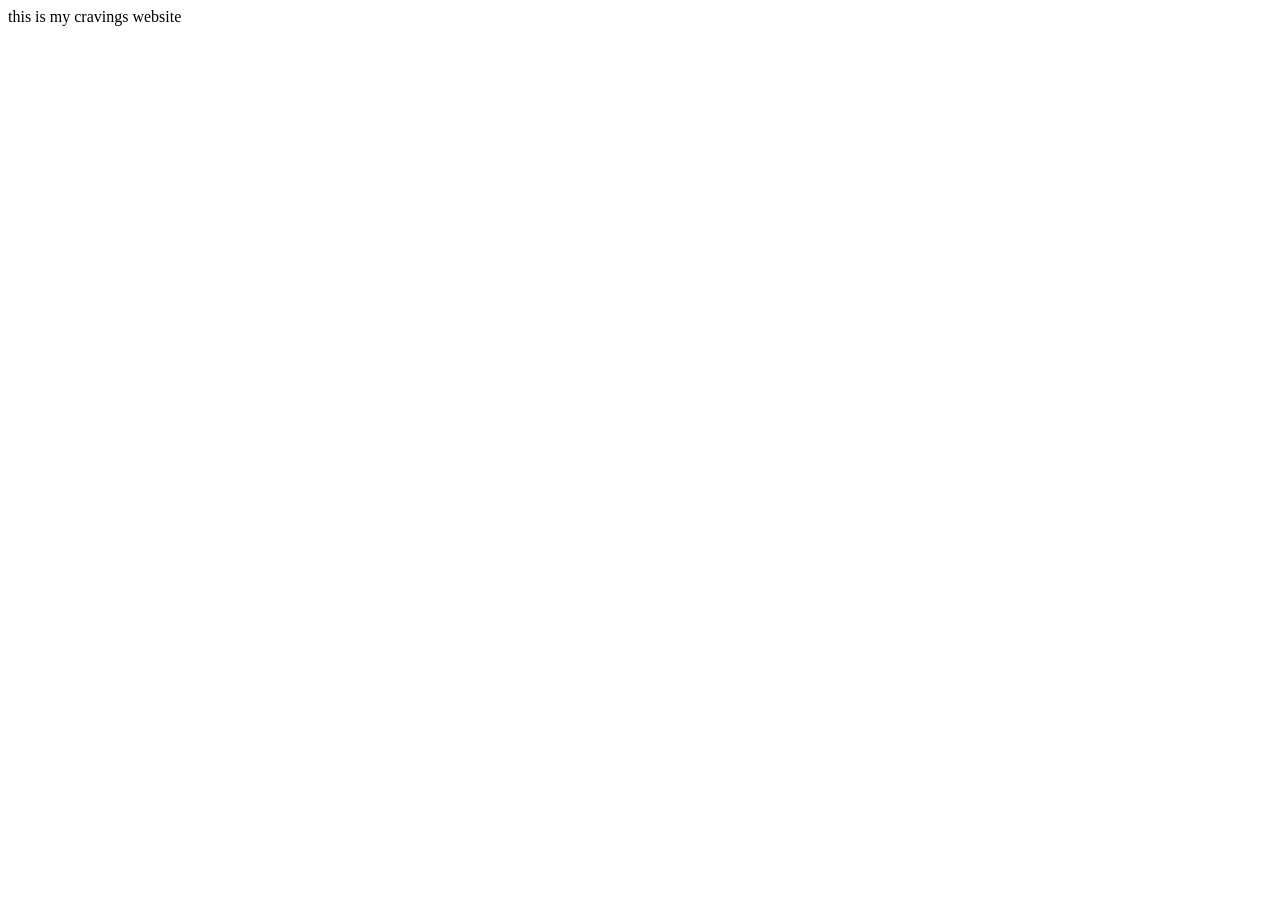
==== index.html @ c1fb5243 "Cravings index" ====
<!DOCTYPE html>
<html lang="en">
<head>
    <meta charset="UTF-8">
    <meta name="viewport" content="width=device-width, initial-scale=1.0">
    <title>Document</title>
</head>
<body>
    this is my cravings website
</body>
</html>
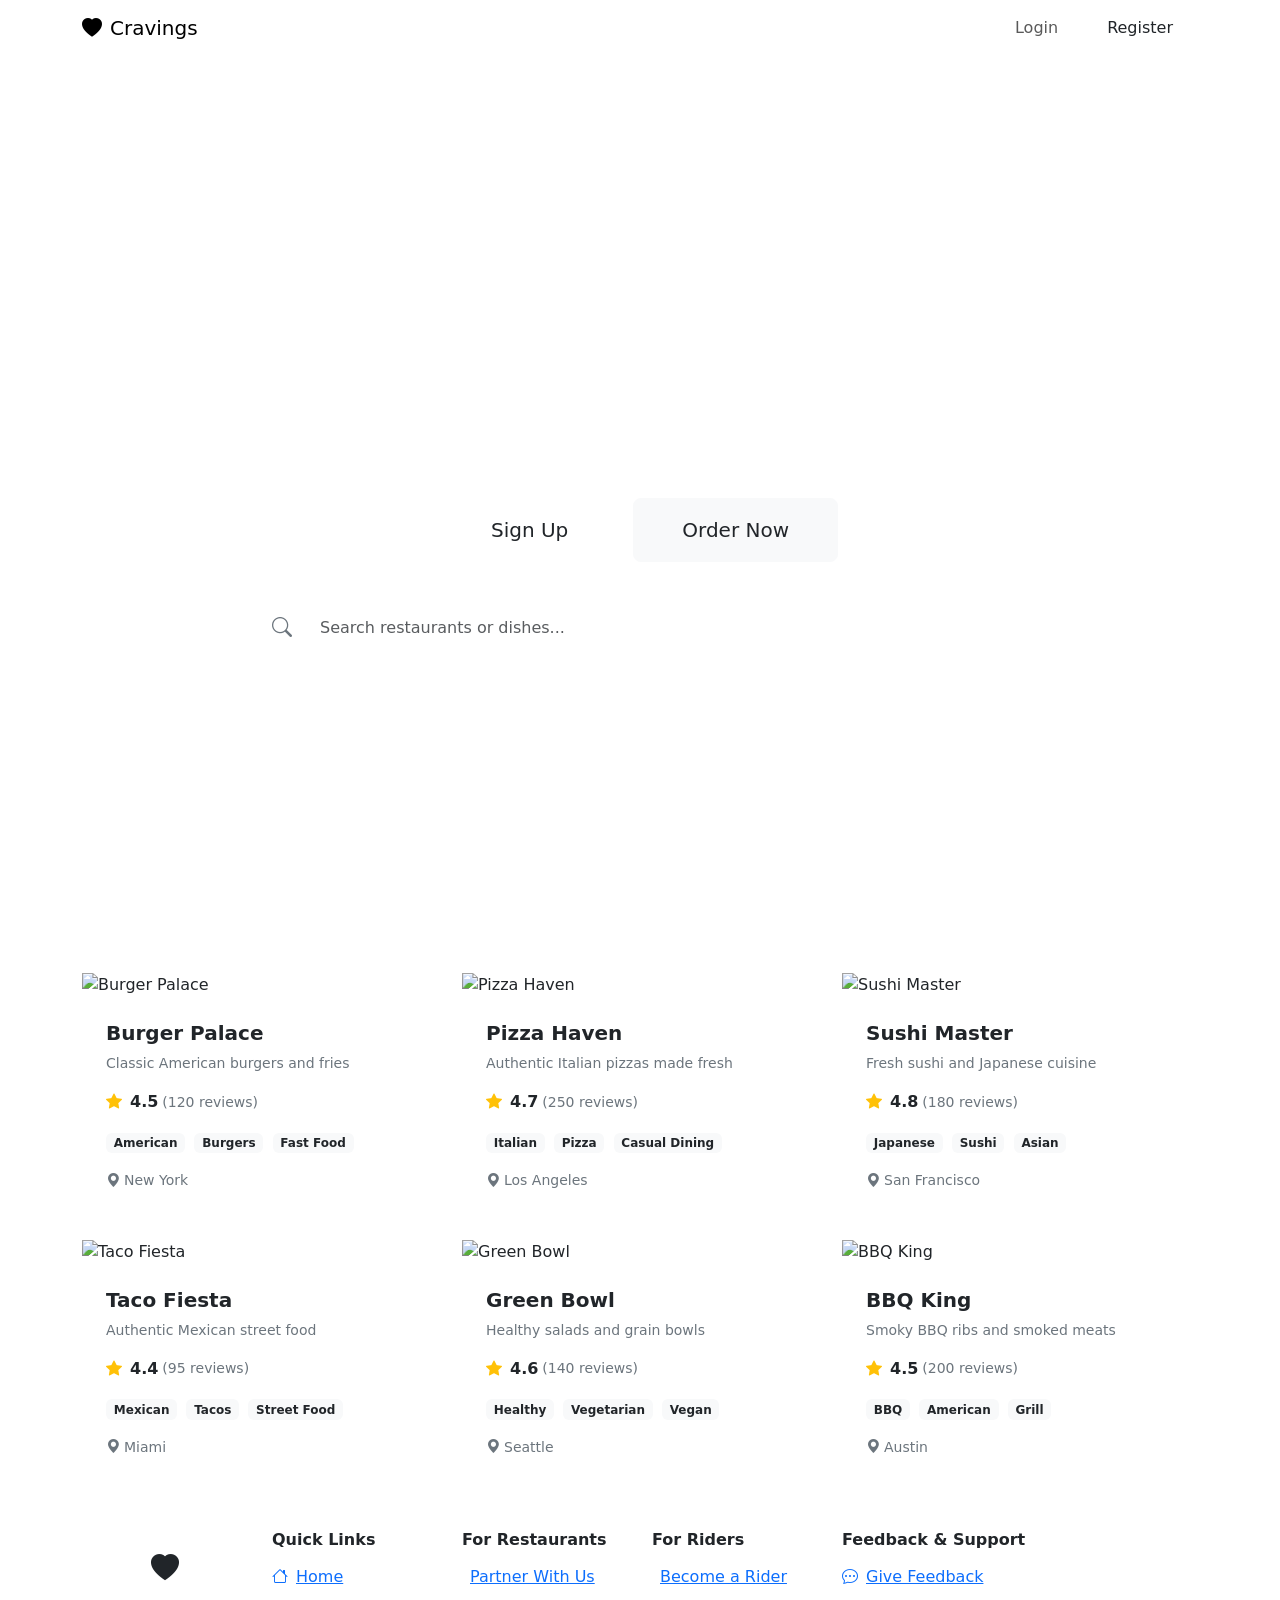
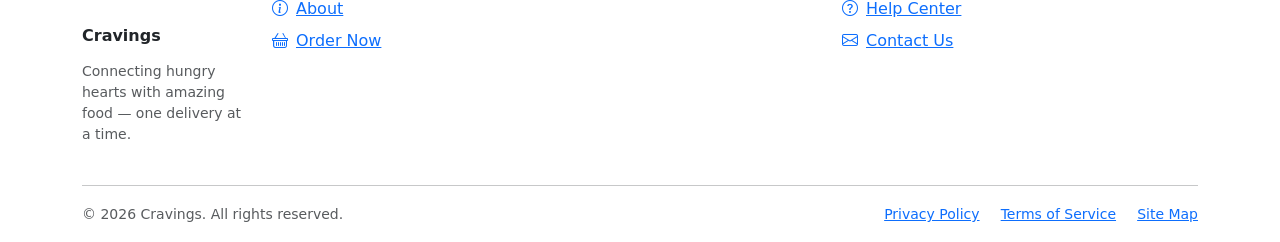
==== commit 2326f738: "Cravings index" ====
--- a/index.html
+++ b/index.html
@@ -1,11 +1,266 @@
 <!DOCTYPE html>
 <html lang="en">
 <head>
-    <meta charset="UTF-8">
-    <meta name="viewport" content="width=device-width, initial-scale=1.0">
-    <title>Document</title>
+  <meta charset="UTF-8">
+  <meta name="viewport" content="width=device-width, initial-scale=1.0">
+  <title>Cravings - Your Favorite Food, Delivered Fast</title>
+  <!-- Bootstrap 5 CSS -->
+  <link href="https://cdn.jsdelivr.net/npm/bootstrap@5.3.3/dist/css/bootstrap.min.css" rel="stylesheet">
+  <!-- Bootstrap Icons -->
+  <link href="https://cdn.jsdelivr.net/npm/bootstrap-icons@1.11.3/font/bootstrap-icons.css" rel="stylesheet">
+  <!-- Google Fonts Inter -->
+  <link href="https://fonts.googleapis.com/css2?family=Inter:wght@400;500;600;700;800&display=swap" rel="stylesheet">
+  <!-- Custom CSS -->
+  <link href="css/style.css" rel="stylesheet">
 </head>
 <body>
-    this is my cravings website
+  <!-- Navbar -->
+  <nav class="navbar navbar-expand-lg navbar-custom sticky-top">
+    <div class="container">
+      <a class="navbar-brand" href="index.html">
+        <i class="bi bi-heart-fill me-2"></i>Cravings
+      </a>
+      <button class="navbar-toggler" type="button" data-bs-toggle="collapse" data-bs-target="#navbarNav">
+        <span class="navbar-toggler-icon" style="filter: invert(1);"></span>
+      </button>
+      <div class="collapse navbar-collapse" id="navbarNav">
+        <ul class="navbar-nav ms-auto align-items-center">
+          <li class="nav-item me-3">
+            <a class="nav-link" href="login.html">Login</a>
+          </li>
+          <li class="nav-item">
+            <a class="btn btn-outline-custom rounded-pill px-4" href="register.html">Register</a>
+          </li>
+        </ul>
+      </div>
+    </div>
+  </nav>
+  <!-- Hero Section -->
+  <section class="hero-section d-flex align-items-center justify-content-center text-center text-white" style="min-height: 85vh; background-image: url('https://images.unsplash.com/photo-1504674900247-0877df9cc836?w=1920&h=1080&fit=crop');">
+    <div class="hero-overlay"></div>
+    <div class="container position-relative z-1">
+      <div class="row justify-content-center">
+        <div class="col-lg-8">
+          <h1 class="display-4 fw-bold mb-4">Your Favorite Food, Delivered Fast</h1>
+          <p class="lead mb-5 opacity-75">Order from thousands of restaurants and get it delivered to your doorstep</p>
+          <div class="d-flex gap-3 justify-content-center mb-5">
+            <a href="register.html" class="btn btn-primary-custom btn-lg px-5 py-3">Sign Up</a>
+            <a href="order-now.html" class="btn btn-light btn-lg px-5 py-3 text-dark">Order Now</a>
+          </div>
+          <!-- Search Bar -->
+          <div class="search-bar d-flex align-items-center mx-auto">
+            <i class="bi bi-search fs-5 me-3 text-secondary"></i>
+            <input type="text" class="form-control border-0 bg-transparent" placeholder="Search restaurants or dishes..." style="box-shadow: none;">
+          </div>
+        </div>
+      </div>
+    </div>
+  </section>
+  <!-- Featured Restaurants Section -->
+  <section class="section-padding gradient-primary">
+    <div class="container">
+      <div class="text-center text-white mb-5">
+        <h2 class="display-5 fw-bold mb-3">Featured Restaurants</h2>
+        <p class="lead opacity-75">6 restaurants available</p>
+      </div>
+      <div class="row g-4">
+        <!-- Card 1 -->
+        <div class="col-lg-4 col-md-6">
+          <div class="restaurant-card h-100">
+            <img src="https://images.unsplash.com/photo-1568901346375-23c9450c58cd?w=600&h=400&fit=crop" class="w-100" alt="Burger Palace">
+            <div class="p-4">
+              <h5 class="fw-bold mb-2">Burger Palace</h5>
+              <p class="text-secondary mb-3 small">Classic American burgers and fries</p>
+              <div class="d-flex align-items-center mb-3">
+                <span class="text-warning me-2"><i class="bi bi-star-fill"></i></span>
+                <span class="fw-semibold">4.5</span>
+                <span class="text-secondary ms-1 small">(120 reviews)</span>
+              </div>
+              <div class="mb-3">
+                <span class="badge bg-light text-dark me-1">American</span>
+                <span class="badge bg-light text-dark me-1">Burgers</span>
+                <span class="badge bg-light text-dark">Fast Food</span>
+              </div>
+              <div class="text-secondary small">
+                <i class="bi bi-geo-alt-fill me-1"></i>New York
+              </div>
+            </div>
+          </div>
+        </div>
+        <!-- Card 2 -->
+        <div class="col-lg-4 col-md-6">
+          <div class="restaurant-card h-100">
+            <img src="https://images.unsplash.com/photo-1565299624946-b28f40a0ae38?w=600&h=400&fit=crop" class="w-100" alt="Pizza Haven">
+            <div class="p-4">
+              <h5 class="fw-bold mb-2">Pizza Haven</h5>
+              <p class="text-secondary mb-3 small">Authentic Italian pizzas made fresh</p>
+              <div class="d-flex align-items-center mb-3">
+                <span class="text-warning me-2"><i class="bi bi-star-fill"></i></span>
+                <span class="fw-semibold">4.7</span>
+                <span class="text-secondary ms-1 small">(250 reviews)</span>
+              </div>
+              <div class="mb-3">
+                <span class="badge bg-light text-dark me-1">Italian</span>
+                <span class="badge bg-light text-dark me-1">Pizza</span>
+                <span class="badge bg-light text-dark">Casual Dining</span>
+              </div>
+              <div class="text-secondary small">
+                <i class="bi bi-geo-alt-fill me-1"></i>Los Angeles
+              </div>
+            </div>
+          </div>
+        </div>
+        <!-- Card 3 -->
+        <div class="col-lg-4 col-md-6">
+          <div class="restaurant-card h-100">
+            <img src="https://images.unsplash.com/photo-1553621042-f6e147245754?w=600&h=400&fit=crop" class="w-100" alt="Sushi Master">
+            <div class="p-4">
+              <h5 class="fw-bold mb-2">Sushi Master</h5>
+              <p class="text-secondary mb-3 small">Fresh sushi and Japanese cuisine</p>
+              <div class="d-flex align-items-center mb-3">
+                <span class="text-warning me-2"><i class="bi bi-star-fill"></i></span>
+                <span class="fw-semibold">4.8</span>
+                <span class="text-secondary ms-1 small">(180 reviews)</span>
+              </div>
+              <div class="mb-3">
+                <span class="badge bg-light text-dark me-1">Japanese</span>
+                <span class="badge bg-light text-dark me-1">Sushi</span>
+                <span class="badge bg-light text-dark">Asian</span>
+              </div>
+              <div class="text-secondary small">
+                <i class="bi bi-geo-alt-fill me-1"></i>San Francisco
+              </div>
+            </div>
+          </div>
+        </div>
+        <!-- Card 4 -->
+        <div class="col-lg-4 col-md-6">
+          <div class="restaurant-card h-100">
+            <img src="https://images.unsplash.com/photo-1585032226651-759b368d7246?w=600&h=400&fit=crop" class="w-100" alt="Taco Fiesta">
+            <div class="p-4">
+              <h5 class="fw-bold mb-2">Taco Fiesta</h5>
+              <p class="text-secondary mb-3 small">Authentic Mexican street food</p>
+              <div class="d-flex align-items-center mb-3">
+                <span class="text-warning me-2"><i class="bi bi-star-fill"></i></span>
+                <span class="fw-semibold">4.4</span>
+                <span class="text-secondary ms-1 small">(95 reviews)</span>
+              </div>
+              <div class="mb-3">
+                <span class="badge bg-light text-dark me-1">Mexican</span>
+                <span class="badge bg-light text-dark me-1">Tacos</span>
+                <span class="badge bg-light text-dark">Street Food</span>
+              </div>
+              <div class="text-secondary small">
+                <i class="bi bi-geo-alt-fill me-1"></i>Miami
+              </div>
+            </div>
+          </div>
+        </div>
+        <!-- Card 5 -->
+        <div class="col-lg-4 col-md-6">
+          <div class="restaurant-card h-100">
+            <img src="https://images.unsplash.com/photo-1563245372-f21724e3856d?w=600&h=400&fit=crop" class="w-100" alt="Green Bowl">
+            <div class="p-4">
+              <h5 class="fw-bold mb-2">Green Bowl</h5>
+              <p class="text-secondary mb-3 small">Healthy salads and grain bowls</p>
+              <div class="d-flex align-items-center mb-3">
+                <span class="text-warning me-2"><i class="bi bi-star-fill"></i></span>
+                <span class="fw-semibold">4.6</span>
+                <span class="text-secondary ms-1 small">(140 reviews)</span>
+              </div>
+              <div class="mb-3">
+                <span class="badge bg-light text-dark me-1">Healthy</span>
+                <span class="badge bg-light text-dark me-1">Vegetarian</span>
+                <span class="badge bg-light text-dark">Vegan</span>
+              </div>
+              <div class="text-secondary small">
+                <i class="bi bi-geo-alt-fill me-1"></i>Seattle
+              </div>
+            </div>
+          </div>
+        </div>
+        <!-- Card 6 -->
+        <div class="col-lg-4 col-md-6">
+          <div class="restaurant-card h-100">
+            <img src="https://images.unsplash.com/photo-1544025162-d76694265947?w=600&h=400&fit=crop" class="w-100" alt="BBQ King">
+            <div class="p-4">
+              <h5 class="fw-bold mb-2">BBQ King</h5>
+              <p class="text-secondary mb-3 small">Smoky BBQ ribs and smoked meats</p>
+              <div class="d-flex align-items-center mb-3">
+                <span class="text-warning me-2"><i class="bi bi-star-fill"></i></span>
+                <span class="fw-semibold">4.5</span>
+                <span class="text-secondary ms-1 small">(200 reviews)</span>
+              </div>
+              <div class="mb-3">
+                <span class="badge bg-light text-dark me-1">BBQ</span>
+                <span class="badge bg-light text-dark me-1">American</span>
+                <span class="badge bg-light text-dark">Grill</span>
+              </div>
+              <div class="text-secondary small">
+                <i class="bi bi-geo-alt-fill me-1"></i>Austin
+              </div>
+            </div>
+          </div>
+        </div>
+      </div>
+    </div>
+  </section>
+  <!-- Footer -->
+  <footer class="footer-custom pt-5 pb-3">
+    <div class="container">
+      <div class="row g-4 mb-4">
+        <div class="col-lg-2 col-md-4">
+          <div class="text-center mb-3">
+            <div class="rounded-circle bg-white d-inline-flex align-items-center justify-content-center" style="width: 80px; height: 80px;">
+              <i class="bi bi-heart-fill fs-3" style="color: var(--color-primary);"></i>
+            </div>
+          </div>
+          <h6 class="fw-bold mb-3">Cravings</h6>
+          <p class="small opacity-75">Connecting hungry hearts with amazing food — one delivery at a time.</p>
+        </div>
+        <div class="col-lg-2 col-md-4">
+          <h6 class="fw-bold mb-3">Quick Links</h6>
+          <ul class="list-unstyled">
+            <li class="mb-2"><a href="index.html"><i class="bi bi-house me-2"></i>Home</a></li>
+            <li class="mb-2"><a href="about.html"><i class="bi bi-info-circle me-2"></i>About</a></li>
+            <li class="mb-2"><a href="order-now.html"><i class="bi bi-basket me-2"></i>Order Now</a></li>
+          </ul>
+        </div>
+        <div class="col-lg-2 col-md-4">
+          <h6 class="fw-bold mb-3">For Restaurants</h6>
+          <ul class="list-unstyled">
+            <li class="mb-2"><a href="register.html"><i class="bi bi-store me-2"></i>Partner With Us</a></li>
+          </ul>
+        </div>
+        <div class="col-lg-2 col-md-4">
+          <h6 class="fw-bold mb-3">For Riders</h6>
+          <ul class="list-unstyled">
+            <li class="mb-2"><a href="register.html"><i class="bi bi-motorcycle me-2"></i>Become a Rider</a></li>
+          </ul>
+        </div>
+        <div class="col-lg-4 col-md-12">
+          <h6 class="fw-bold mb-3">Feedback & Support</h6>
+          <ul class="list-unstyled">
+            <li class="mb-2"><a href="feedback.html"><i class="bi bi-chat-dots me-2"></i>Give Feedback</a></li>
+            <li class="mb-2"><a href="help-center.html"><i class="bi bi-question-circle me-2"></i>Help Center</a></li>
+            <li class="mb-2"><a href="contact.html"><i class="bi bi-envelope me-2"></i>Contact Us</a></li>
+          </ul>
+        </div>
+      </div>
+      <hr class="opacity-25">
+      <div class="row align-items-center">
+        <div class="col-md-6 text-center text-md-start mb-3 mb-md-0">
+          <small class="opacity-75">&copy; 2026 Cravings. All rights reserved.</small>
+        </div>
+        <div class="col-md-6 text-center text-md-end">
+          <a href="privacy-policy.html" class="me-3"><small>Privacy Policy</small></a>
+          <a href="terms-of-service.html" class="me-3"><small>Terms of Service</small></a>
+          <a href="sitemap.html"><small>Site Map</small></a>
+        </div>
+      </div>
+    </div>
+  </footer>
+  <!-- Bootstrap 5 JS Bundle -->
+  <script src="https://cdn.jsdelivr.net/npm/bootstrap@5.3.3/dist/js/bootstrap.bundle.min.js"></script>
 </body>
-</html>+</html>
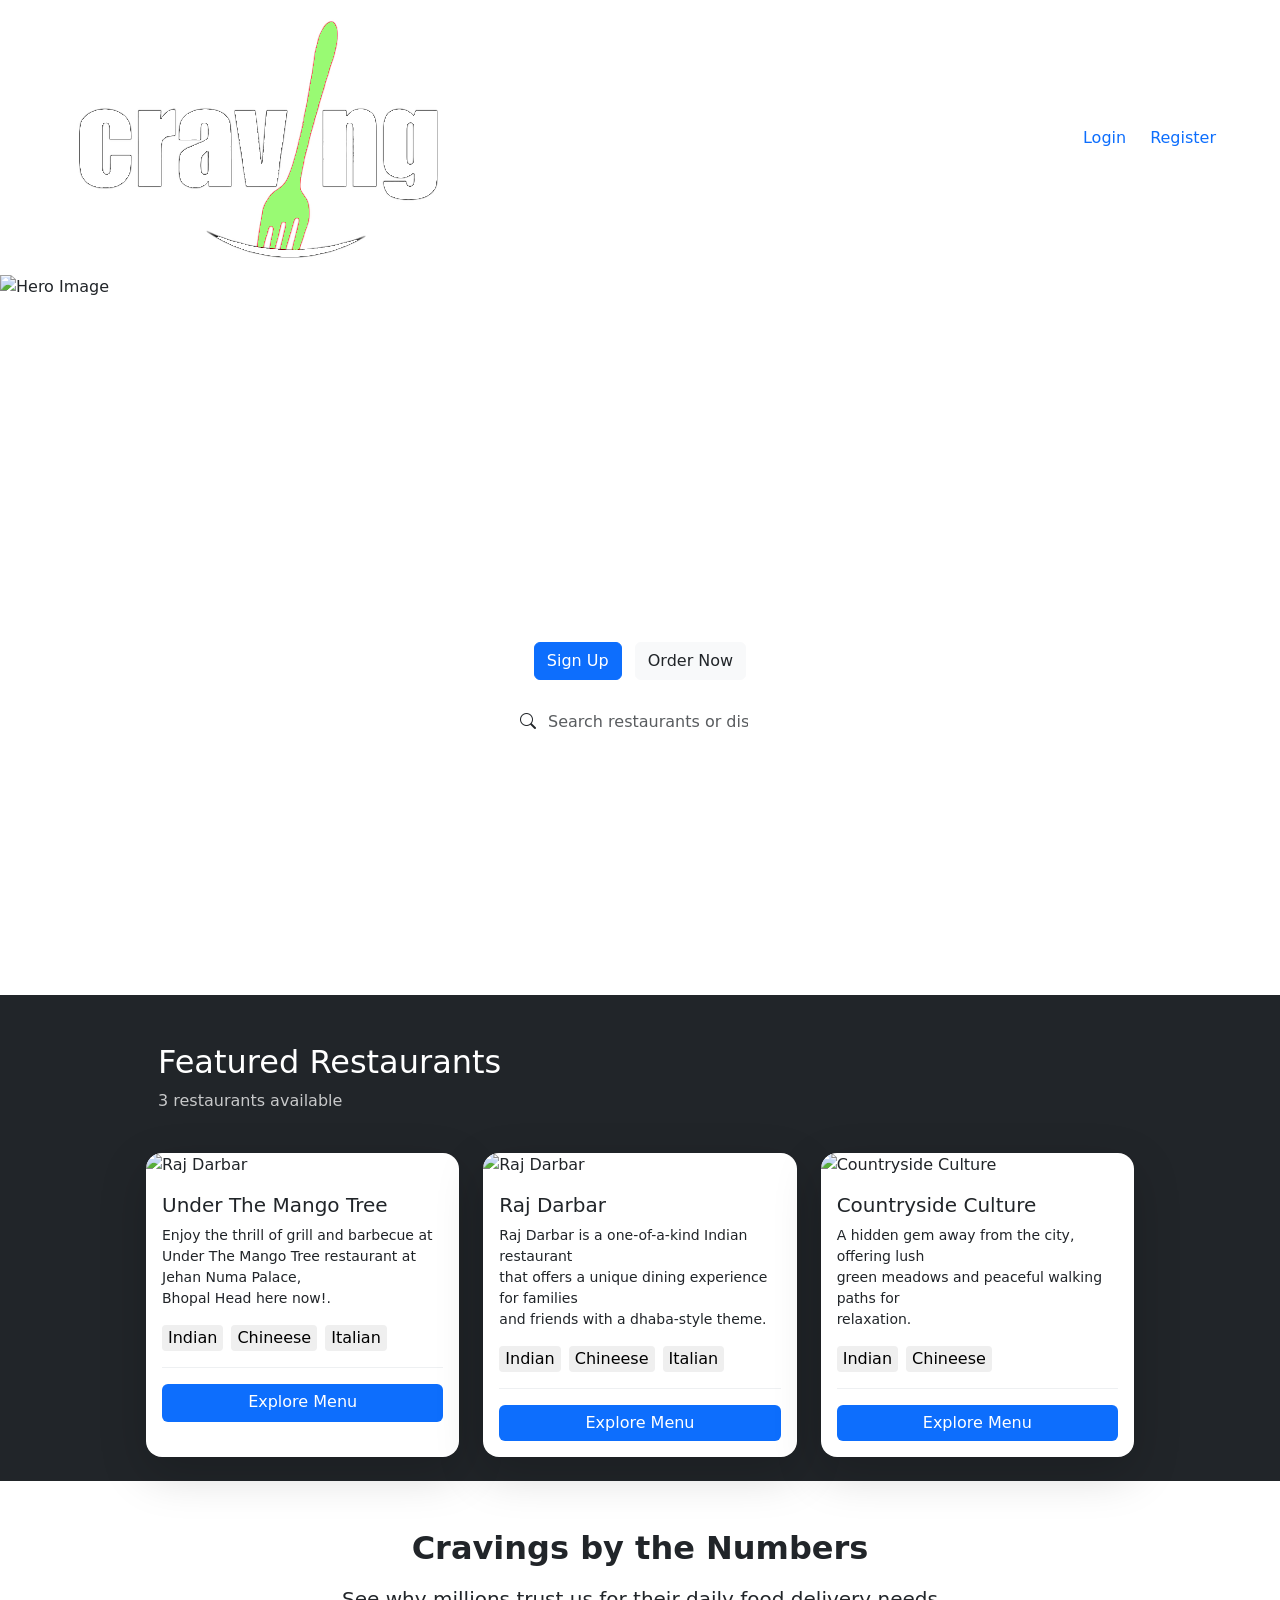
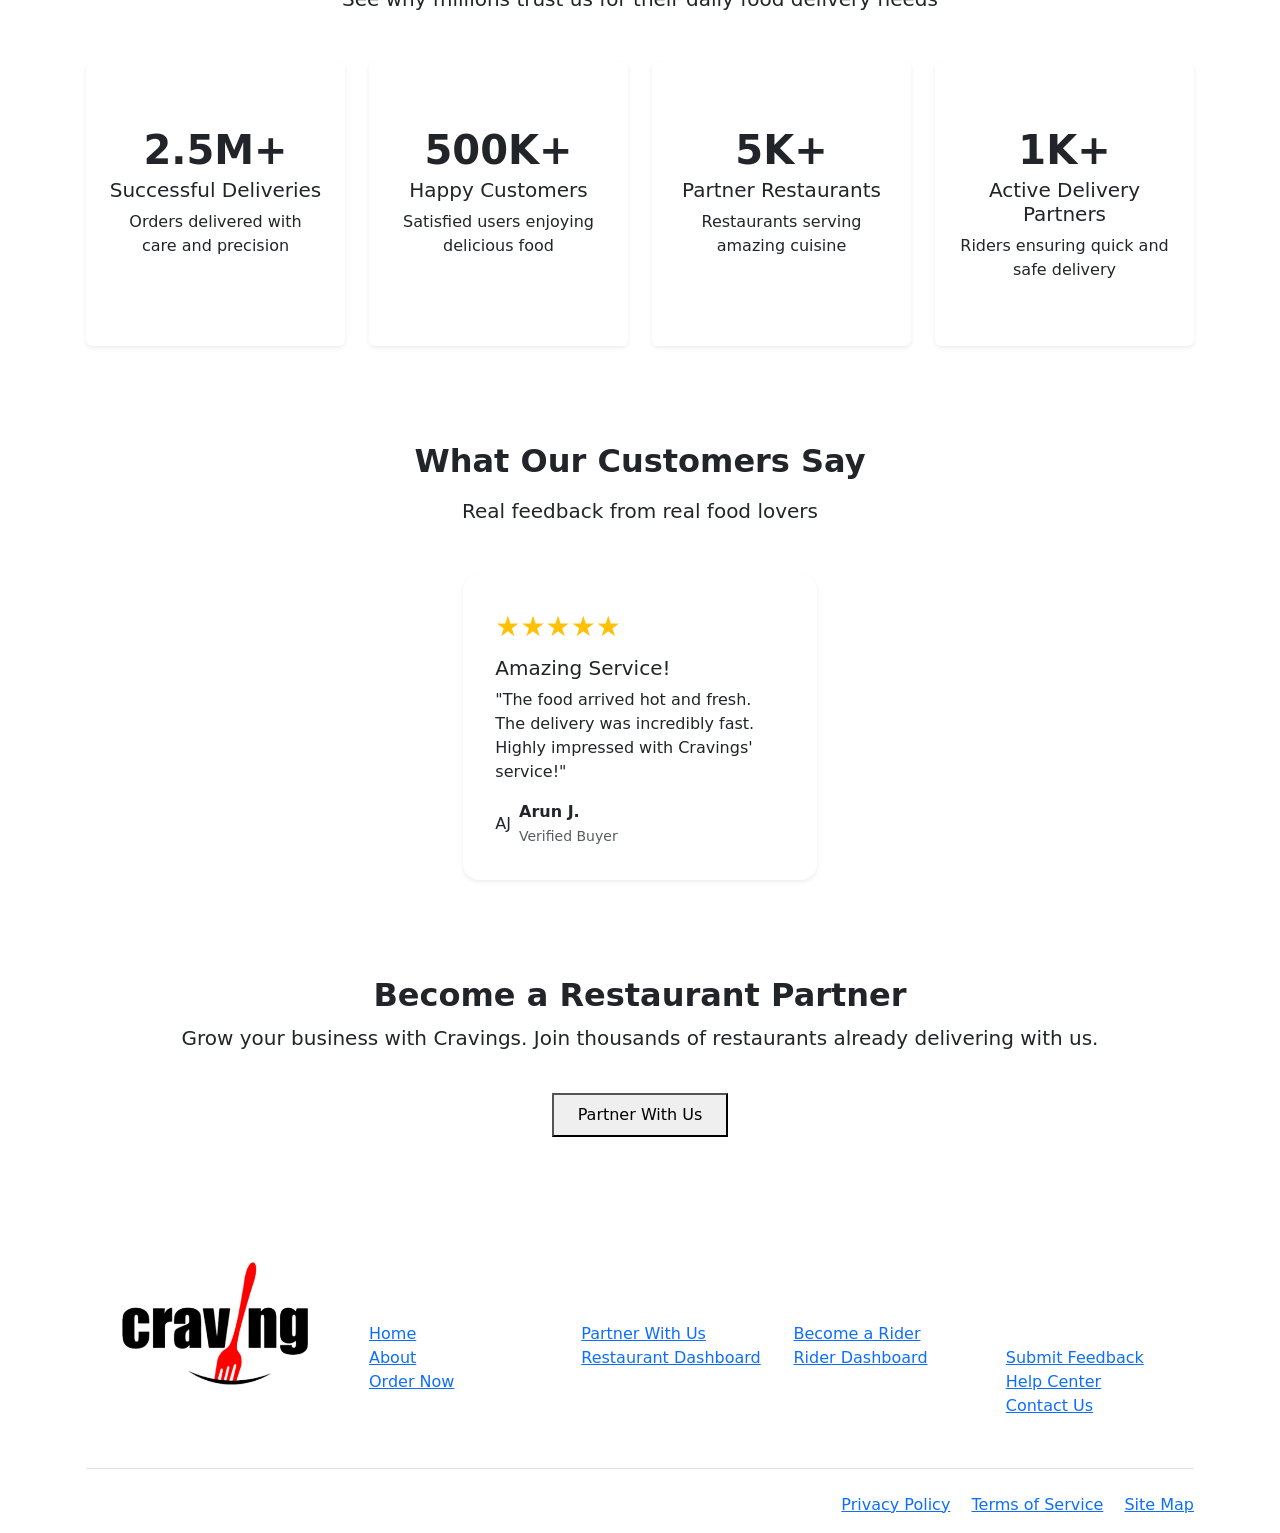
==== commit fca53213: "cravings index page,login page and register page" ====
--- a/index.html
+++ b/index.html
@@ -1,266 +1,378 @@
-<!DOCTYPE html>
+<!doctype html>
 <html lang="en">
-<head>
-  <meta charset="UTF-8">
-  <meta name="viewport" content="width=device-width, initial-scale=1.0">
-  <title>Cravings - Your Favorite Food, Delivered Fast</title>
-  <!-- Bootstrap 5 CSS -->
-  <link href="https://cdn.jsdelivr.net/npm/bootstrap@5.3.3/dist/css/bootstrap.min.css" rel="stylesheet">
-  <!-- Bootstrap Icons -->
-  <link href="https://cdn.jsdelivr.net/npm/bootstrap-icons@1.11.3/font/bootstrap-icons.css" rel="stylesheet">
-  <!-- Google Fonts Inter -->
-  <link href="https://fonts.googleapis.com/css2?family=Inter:wght@400;500;600;700;800&display=swap" rel="stylesheet">
-  <!-- Custom CSS -->
-  <link href="css/style.css" rel="stylesheet">
-</head>
-<body>
-  <!-- Navbar -->
-  <nav class="navbar navbar-expand-lg navbar-custom sticky-top">
-    <div class="container">
-      <a class="navbar-brand" href="index.html">
-        <i class="bi bi-heart-fill me-2"></i>Cravings
-      </a>
-      <button class="navbar-toggler" type="button" data-bs-toggle="collapse" data-bs-target="#navbarNav">
-        <span class="navbar-toggler-icon" style="filter: invert(1);"></span>
-      </button>
-      <div class="collapse navbar-collapse" id="navbarNav">
-        <ul class="navbar-nav ms-auto align-items-center">
-          <li class="nav-item me-3">
-            <a class="nav-link" href="login.html">Login</a>
-          </li>
-          <li class="nav-item">
-            <a class="btn btn-outline-custom rounded-pill px-4" href="register.html">Register</a>
-          </li>
-        </ul>
+  <head>
+    <meta charset="UTF-8" />
+    <meta name="viewport" content="width=device-width, initial-scale=1" />
+    <title>Cravings</title>
+    <link
+      href="https://cdn.jsdelivr.net/npm/bootstrap@5.3.2/dist/css/bootstrap.min.css"
+      rel="stylesheet"
+    />
+    <link
+      rel="stylesheet"
+      href="https://cdn.jsdelivr.net/npm/bootstrap-icons@1.13.1/font/bootstrap-icons.min.css"
+    />
+    <link rel="stylesheet" href="style.css" />
+  </head>
+  <body>
+    <header
+      id="navbar"
+      class="d-flex justify-content-between align-items-center flex-wrap container-fluid px-5 py-1"
+    >
+      <div class="logoDiv ms-1">
+        <a href="index.html">
+          <img src="cravings1.png" alt="Logo" class="logo-img img-fluid" />
+        </a>
+      </div>
+
+      <div class="d-flex gap-2 align-items-center mt-2 mt-md-0">
+        <a href="login.html" class="login text-decoration-none">Login</a>
+        <a
+          href="register.html"
+          class="register text-decoration-none py-1 px-3 text-center"
+        >
+          Register
+        </a>
+      </div>
+    </header>
+
+    <div
+      id="wallpaper"
+      class="position-relative overflow-hidden"
+      style="height: 80vh"
+    >
+      <img
+        src="./images/bgImage2.jpg"
+        class="d-block w-100 h-100 object-fit-cover dull-img"
+        alt="Hero Image"
+      />
+      <div
+        class="position-absolute top-0 start-0 w-100 h-100 d-flex flex-column justify-content-center align-items-center text-center text-white pb-5"
+      >
+        <h1>Your Favorite Food,<br />Delivered Fast</h1>
+        <p>
+          Order from thousands of restaurants and get it delivered to your
+          doorstep
+        </p>
+        <div class="mt-3">
+         <a href="register.html"> <button class="btn btn-primary me-2">Sign Up</button></a>
+
+        <a href="ordernow.html" <button class="btn btn-light text-dark">Order Now</button></a>
+        </div>
+        <div class="search-bar-container mt-4 d-flex justify-content-center">
+          <div
+            class="search-inner d-flex align-items-center text-dark bg-white rounded px-3"
+          >
+            <i class="bi bi-search"></i>
+            <input
+              type="text"
+              class="form-control border-0 shadow-none"
+              placeholder="Search restaurants or dishes..."
+            />
+          </div>
+        </div>
       </div>
     </div>
-  </nav>
-  <!-- Hero Section -->
-  <section class="hero-section d-flex align-items-center justify-content-center text-center text-white" style="min-height: 85vh; background-image: url('https://images.unsplash.com/photo-1504674900247-0877df9cc836?w=1920&h=1080&fit=crop');">
-    <div class="hero-overlay"></div>
-    <div class="container position-relative z-1">
-      <div class="row justify-content-center">
-        <div class="col-lg-8">
-          <h1 class="display-4 fw-bold mb-4">Your Favorite Food, Delivered Fast</h1>
-          <p class="lead mb-5 opacity-75">Order from thousands of restaurants and get it delivered to your doorstep</p>
-          <div class="d-flex gap-3 justify-content-center mb-5">
-            <a href="register.html" class="btn btn-primary-custom btn-lg px-5 py-3">Sign Up</a>
-            <a href="order-now.html" class="btn btn-light btn-lg px-5 py-3 text-dark">Order Now</a>
-          </div>
-          <!-- Search Bar -->
-          <div class="search-bar d-flex align-items-center mx-auto">
-            <i class="bi bi-search fs-5 me-3 text-secondary"></i>
-            <input type="text" class="form-control border-0 bg-transparent" placeholder="Search restaurants or dishes..." style="box-shadow: none;">
-          </div>
-        </div>
-      </div>
-    </div>
-  </section>
-  <!-- Featured Restaurants Section -->
-  <section class="section-padding gradient-primary">
-    <div class="container">
-      <div class="text-center text-white mb-5">
-        <h2 class="display-5 fw-bold mb-3">Featured Restaurants</h2>
-        <p class="lead opacity-75">6 restaurants available</p>
-      </div>
-      <div class="row g-4">
-        <!-- Card 1 -->
-        <div class="col-lg-4 col-md-6">
-          <div class="restaurant-card h-100">
-            <img src="https://images.unsplash.com/photo-1568901346375-23c9450c58cd?w=600&h=400&fit=crop" class="w-100" alt="Burger Palace">
-            <div class="p-4">
-              <h5 class="fw-bold mb-2">Burger Palace</h5>
-              <p class="text-secondary mb-3 small">Classic American burgers and fries</p>
-              <div class="d-flex align-items-center mb-3">
-                <span class="text-warning me-2"><i class="bi bi-star-fill"></i></span>
-                <span class="fw-semibold">4.5</span>
-                <span class="text-secondary ms-1 small">(120 reviews)</span>
-              </div>
-              <div class="mb-3">
-                <span class="badge bg-light text-dark me-1">American</span>
-                <span class="badge bg-light text-dark me-1">Burgers</span>
-                <span class="badge bg-light text-dark">Fast Food</span>
-              </div>
-              <div class="text-secondary small">
-                <i class="bi bi-geo-alt-fill me-1"></i>New York
-              </div>
-            </div>
-          </div>
-        </div>
-        <!-- Card 2 -->
-        <div class="col-lg-4 col-md-6">
-          <div class="restaurant-card h-100">
-            <img src="https://images.unsplash.com/photo-1565299624946-b28f40a0ae38?w=600&h=400&fit=crop" class="w-100" alt="Pizza Haven">
-            <div class="p-4">
-              <h5 class="fw-bold mb-2">Pizza Haven</h5>
-              <p class="text-secondary mb-3 small">Authentic Italian pizzas made fresh</p>
-              <div class="d-flex align-items-center mb-3">
-                <span class="text-warning me-2"><i class="bi bi-star-fill"></i></span>
-                <span class="fw-semibold">4.7</span>
-                <span class="text-secondary ms-1 small">(250 reviews)</span>
-              </div>
-              <div class="mb-3">
-                <span class="badge bg-light text-dark me-1">Italian</span>
-                <span class="badge bg-light text-dark me-1">Pizza</span>
-                <span class="badge bg-light text-dark">Casual Dining</span>
-              </div>
-              <div class="text-secondary small">
-                <i class="bi bi-geo-alt-fill me-1"></i>Los Angeles
-              </div>
-            </div>
-          </div>
-        </div>
-        <!-- Card 3 -->
-        <div class="col-lg-4 col-md-6">
-          <div class="restaurant-card h-100">
-            <img src="https://images.unsplash.com/photo-1553621042-f6e147245754?w=600&h=400&fit=crop" class="w-100" alt="Sushi Master">
-            <div class="p-4">
-              <h5 class="fw-bold mb-2">Sushi Master</h5>
-              <p class="text-secondary mb-3 small">Fresh sushi and Japanese cuisine</p>
-              <div class="d-flex align-items-center mb-3">
-                <span class="text-warning me-2"><i class="bi bi-star-fill"></i></span>
-                <span class="fw-semibold">4.8</span>
-                <span class="text-secondary ms-1 small">(180 reviews)</span>
-              </div>
-              <div class="mb-3">
-                <span class="badge bg-light text-dark me-1">Japanese</span>
-                <span class="badge bg-light text-dark me-1">Sushi</span>
-                <span class="badge bg-light text-dark">Asian</span>
-              </div>
-              <div class="text-secondary small">
-                <i class="bi bi-geo-alt-fill me-1"></i>San Francisco
-              </div>
-            </div>
-          </div>
-        </div>
-        <!-- Card 4 -->
-        <div class="col-lg-4 col-md-6">
-          <div class="restaurant-card h-100">
-            <img src="https://images.unsplash.com/photo-1585032226651-759b368d7246?w=600&h=400&fit=crop" class="w-100" alt="Taco Fiesta">
-            <div class="p-4">
-              <h5 class="fw-bold mb-2">Taco Fiesta</h5>
-              <p class="text-secondary mb-3 small">Authentic Mexican street food</p>
-              <div class="d-flex align-items-center mb-3">
-                <span class="text-warning me-2"><i class="bi bi-star-fill"></i></span>
-                <span class="fw-semibold">4.4</span>
-                <span class="text-secondary ms-1 small">(95 reviews)</span>
-              </div>
-              <div class="mb-3">
-                <span class="badge bg-light text-dark me-1">Mexican</span>
-                <span class="badge bg-light text-dark me-1">Tacos</span>
-                <span class="badge bg-light text-dark">Street Food</span>
-              </div>
-              <div class="text-secondary small">
-                <i class="bi bi-geo-alt-fill me-1"></i>Miami
-              </div>
-            </div>
-          </div>
-        </div>
-        <!-- Card 5 -->
-        <div class="col-lg-4 col-md-6">
-          <div class="restaurant-card h-100">
-            <img src="https://images.unsplash.com/photo-1563245372-f21724e3856d?w=600&h=400&fit=crop" class="w-100" alt="Green Bowl">
-            <div class="p-4">
-              <h5 class="fw-bold mb-2">Green Bowl</h5>
-              <p class="text-secondary mb-3 small">Healthy salads and grain bowls</p>
-              <div class="d-flex align-items-center mb-3">
-                <span class="text-warning me-2"><i class="bi bi-star-fill"></i></span>
-                <span class="fw-semibold">4.6</span>
-                <span class="text-secondary ms-1 small">(140 reviews)</span>
-              </div>
-              <div class="mb-3">
-                <span class="badge bg-light text-dark me-1">Healthy</span>
-                <span class="badge bg-light text-dark me-1">Vegetarian</span>
-                <span class="badge bg-light text-dark">Vegan</span>
-              </div>
-              <div class="text-secondary small">
-                <i class="bi bi-geo-alt-fill me-1"></i>Seattle
-              </div>
-            </div>
-          </div>
-        </div>
-        <!-- Card 6 -->
-        <div class="col-lg-4 col-md-6">
-          <div class="restaurant-card h-100">
-            <img src="https://images.unsplash.com/photo-1544025162-d76694265947?w=600&h=400&fit=crop" class="w-100" alt="BBQ King">
-            <div class="p-4">
-              <h5 class="fw-bold mb-2">BBQ King</h5>
-              <p class="text-secondary mb-3 small">Smoky BBQ ribs and smoked meats</p>
-              <div class="d-flex align-items-center mb-3">
-                <span class="text-warning me-2"><i class="bi bi-star-fill"></i></span>
-                <span class="fw-semibold">4.5</span>
-                <span class="text-secondary ms-1 small">(200 reviews)</span>
-              </div>
-              <div class="mb-3">
-                <span class="badge bg-light text-dark me-1">BBQ</span>
-                <span class="badge bg-light text-dark me-1">American</span>
-                <span class="badge bg-light text-dark">Grill</span>
-              </div>
-              <div class="text-secondary small">
-                <i class="bi bi-geo-alt-fill me-1"></i>Austin
-              </div>
-            </div>
-          </div>
-        </div>
-      </div>
-    </div>
-  </section>
-  <!-- Footer -->
-  <footer class="footer-custom pt-5 pb-3">
-    <div class="container">
-      <div class="row g-4 mb-4">
-        <div class="col-lg-2 col-md-4">
-          <div class="text-center mb-3">
-            <div class="rounded-circle bg-white d-inline-flex align-items-center justify-content-center" style="width: 80px; height: 80px;">
-              <i class="bi bi-heart-fill fs-3" style="color: var(--color-primary);"></i>
-            </div>
-          </div>
-          <h6 class="fw-bold mb-3">Cravings</h6>
-          <p class="small opacity-75">Connecting hungry hearts with amazing food — one delivery at a time.</p>
-        </div>
-        <div class="col-lg-2 col-md-4">
-          <h6 class="fw-bold mb-3">Quick Links</h6>
-          <ul class="list-unstyled">
-            <li class="mb-2"><a href="index.html"><i class="bi bi-house me-2"></i>Home</a></li>
-            <li class="mb-2"><a href="about.html"><i class="bi bi-info-circle me-2"></i>About</a></li>
-            <li class="mb-2"><a href="order-now.html"><i class="bi bi-basket me-2"></i>Order Now</a></li>
-          </ul>
-        </div>
-        <div class="col-lg-2 col-md-4">
-          <h6 class="fw-bold mb-3">For Restaurants</h6>
-          <ul class="list-unstyled">
-            <li class="mb-2"><a href="register.html"><i class="bi bi-store me-2"></i>Partner With Us</a></li>
-          </ul>
-        </div>
-        <div class="col-lg-2 col-md-4">
-          <h6 class="fw-bold mb-3">For Riders</h6>
-          <ul class="list-unstyled">
-            <li class="mb-2"><a href="register.html"><i class="bi bi-motorcycle me-2"></i>Become a Rider</a></li>
-          </ul>
-        </div>
-        <div class="col-lg-4 col-md-12">
-          <h6 class="fw-bold mb-3">Feedback & Support</h6>
-          <ul class="list-unstyled">
-            <li class="mb-2"><a href="feedback.html"><i class="bi bi-chat-dots me-2"></i>Give Feedback</a></li>
-            <li class="mb-2"><a href="help-center.html"><i class="bi bi-question-circle me-2"></i>Help Center</a></li>
-            <li class="mb-2"><a href="contact.html"><i class="bi bi-envelope me-2"></i>Contact Us</a></li>
-          </ul>
-        </div>
-      </div>
-      <hr class="opacity-25">
-      <div class="row align-items-center">
-        <div class="col-md-6 text-center text-md-start mb-3 mb-md-0">
-          <small class="opacity-75">&copy; 2026 Cravings. All rights reserved.</small>
-        </div>
-        <div class="col-md-6 text-center text-md-end">
-          <a href="privacy-policy.html" class="me-3"><small>Privacy Policy</small></a>
-          <a href="terms-of-service.html" class="me-3"><small>Terms of Service</small></a>
-          <a href="sitemap.html"><small>Site Map</small></a>
-        </div>
-      </div>
-    </div>
-  </footer>
-  <!-- Bootstrap 5 JS Bundle -->
-  <script src="https://cdn.jsdelivr.net/npm/bootstrap@5.3.3/dist/js/bootstrap.bundle.min.js"></script>
-</body>
+
+    <section id="imagecard" class="py-4 bg-dark">
+      <div class="container px-3">
+        <div class="text-center text-md-start mx-5 p-4">
+          <h2 class="text-white mb-2">Featured Restaurants</h2>
+          <p class="text-white opacity-75">3 restaurants available</p>
+        </div>
+
+        <div id="yellowbtn" class="row g-4 mx-5">
+          <div class="col-12 col-sm-6 col-lg-4 d-flex">
+            <div class="card shadow-lg border-0 position-relative rounded-4">
+              <img
+                src="./images/topViewRestr.avif"
+                class="card-img-top rounded-top-4 img-fluid"
+                alt="Raj Darbar"
+              />
+              <span
+                class="position-absolute top-0 end-0 badge py-2 px-3 fw-bolder rounded-pill m-2"
+              >
+                <i class="bi bi-star-fill"></i> 3.6
+              </span>
+              <div class="card-body d-flex flex-column">
+                <h5 class="card-title">Under The Mango Tree</h5>
+                <p class="small">
+                  Enjoy the thrill of grill and barbecue at Under The Mango Tree
+                  restaurant at Jehan Numa Palace,<br />
+                  Bhopal Head here now!.
+                </p>
+                <div class="d-flex gap-2 flex-wrap mb-3">
+                  <button class="border-0 rounded-1">Indian</button>
+                  <button class="border-0 rounded-1">Chineese</button>
+                  <button class="border-0 rounded-1">Italian</button>
+                </div>
+                <div id="line" class="border-top opacity-50 mb-3"></div>
+                <a href="#" class="btn btn-primary w-100 border-0 pb-2"
+                  >Explore Menu</a
+                >
+              </div>
+            </div>
+          </div>
+          <div class="col-12 col-sm-6 col-lg-4 d-flex">
+            <div class="card shadow-lg border-0 position-relative rounded-4">
+              <img
+                src="./images/restraimg.webp"
+                class="card-img-top rounded-top-4 img-fluid"
+                alt="Raj Darbar"
+              />
+              <span
+                class="position-absolute top-0 end-0 badge py-2 px-3 fw-bolder rounded-pill m-2"
+              >
+                <i class="bi bi-star-fill"></i> 4.8
+              </span>
+              <div class="card-body d-flex flex-column">
+                <h5 class="card-title">Raj Darbar</h5>
+                <p class="small flex-grow-1">
+                  Raj Darbar is a one-of-a-kind Indian restaurant <br />
+                  that offers a unique dining experience for families <br />
+                  and friends with a dhaba-style theme.
+                </p>
+                <div class="d-flex gap-2 flex-wrap mb-2">
+                  <button class="border-0 rounded-1">Indian</button>
+                  <button class="border-0 rounded-1">Chineese</button>
+                  <button class="border-0 rounded-1">Italian</button>
+                </div>
+                <div id="line" class="border-top my-2 opacity-50 pb-2"></div>
+                <a href="#" class="btn btn-primary w-100 border-0"
+                  >Explore Menu</a
+                >
+              </div>
+            </div>
+          </div>
+          <div class="col-12 col-sm-6 col-lg-4 d-flex">
+            <div class="card shadow-lg border-0 position-relative rounded-4">
+              <img
+                src="./images/seatingplaceImg.webp"
+                class="card-img-top rounded-top-4 img-fluid"
+                alt="Countryside Culture"
+              />
+              <span
+                class="position-absolute top-0 end-0 badge py-2 px-3 fw-bolder rounded-pill m-2"
+              >
+                <i class="bi bi-star-fill"></i> 4.1
+              </span>
+              <div class="card-body d-flex flex-column">
+                <h5 class="card-title">Countryside Culture</h5>
+                <p class="small flex-grow-1">
+                  A hidden gem away from the city, offering lush <br />
+                  green meadows and peaceful walking paths for <br />
+                  relaxation.
+                </p>
+                <div class="d-flex gap-2 flex-wrap mb-2">
+                  <button class="border-0 rounded-1">Indian</button>
+                  <button class="border-0 rounded-1">Chineese</button>
+                </div>
+                <div id="line" class="border-top my-2 opacity-50 pb-2"></div>
+                <a href="#" class="btn btn-primary w-100 border-0"
+                  >Explore Menu</a
+                >
+              </div>
+            </div>
+          </div>
+        </div>
+      </div>
+    </section>
+
+    <section class="section1">
+      <div class="container py-5 rounded-4 w-100 w-md-75 px-3">
+        <h2 class="text-center mb-3 fs-2 fw-bolder">Cravings by the Numbers</h2>
+        <p class="text-center mb-5 fs-5">
+          See why millions trust us for their daily food delivery needs
+        </p>
+        <div class="row g-4 justify-content-center border-0">
+          <div class="col-12 col-sm-6 col-lg-3">
+            <div class="card text-center shadow-sm h-100 bg-white border-0">
+              <div class="card-body">
+                <h3 class="card-title1 fs-1 fw-bolder mt-5">2.5M+</h3>
+                <h5 class="card-subtitle mb-2">Successful Deliveries</h5>
+                <p class="card-text">
+                  Orders delivered with <br />care and precision
+                </p>
+              </div>
+            </div>
+          </div>
+          <div class="col-12 col-sm-6 col-lg-3">
+            <div class="card text-center shadow-sm h-100 bg-white border-0">
+              <div class="card-body">
+                <h3 class="coloring fs-1 fw-bolder mt-5">500K+</h3>
+                <h5 class="card-subtitle mb-2">Happy Customers</h5>
+                <p class="card-text">
+                  Satisfied users enjoying <br />delicious food
+                </p>
+              </div>
+            </div>
+          </div>
+          <div class="col-12 col-sm-6 col-lg-3">
+            <div class="card text-center shadow-sm h-100 bg-white border-0">
+              <div class="card-body">
+                <h3
+                  class="card-title1 fs-1 fw-bolder d-flex justify-content-center mt-5"
+                >
+                  5K+
+                </h3>
+                <h5 class="card-subtitle mb-2">Partner Restaurants</h5>
+                <p class="card-text">
+                  Restaurants serving <br />amazing cuisine
+                </p>
+              </div>
+            </div>
+          </div>
+          <div class="col-12 col-sm-6 col-lg-3">
+            <div
+              class="card text-center shadow-sm h-100 bg-white py-5 border-0"
+            >
+              <div class="card-body">
+                <h3 class="coloring fs-1 fw-bolder">1K+</h3>
+                <h5 class="card-subtitle mb-2">Active Delivery Partners</h5>
+                <p class="card-text">
+                  Riders ensuring quick and <br />safe delivery
+                </p>
+              </div>
+            </div>
+          </div>
+        </div>
+      </div>
+    </section>
+
+    <section class="section2">
+      <div class="container py-5 px-3">
+        <h2 class="text-center mb-3 fs-2 fw-bolder">What Our Customers Say</h2>
+        <p class="text-center mb-5 fs-5">Real feedback from real food lovers</p>
+        <div id="startRating" class="row g-4 justify-content-center">
+          <div class="col-12 col-sm-6 col-lg-4">
+            <div class="card shadow-sm h-100 p-3 rounded-4 border-0">
+              <div class="card-body text-start">
+                <p class="text-warning fs-3 mb-2">★★★★★</p>
+                <h5 class="card-title">Amazing Service!</h5>
+                <p class="card-text">
+                  "The food arrived hot and fresh. The delivery was incredibly
+                  fast. Highly impressed with Cravings' service!"
+                </p>
+                <div class="d-flex align-items-center mt-3">
+                  <div class="circle-avatar">AJ</div>
+                  <div class="ms-2">
+                    <p class="fw-bold mb-0">Arun J.</p>
+                    <small class="text-muted">Verified Buyer</small>
+                  </div>
+                </div>
+              </div>
+            </div>
+          </div>
+        </div>
+      </div>
+    </section>
+
+    <section id="beforefooter">
+      <div
+        class="d-flex justify-content-center h-100 align-items-center flex-column text-center mt-4 px-3 py-4"
+      >
+        <h2 class="fs-2 fw-bolder">Become a Restaurant Partner</h2>
+        <p class="fs-5 w-100 col-12 col-md-8 col-lg-6">
+          Grow your business with Cravings. Join thousands of restaurants
+          already delivering with us.
+        </p>
+        <button type="submit" class="g-white mt-4 mb-4 px-4 py-2" id="withUs">
+          Partner With Us
+        </button>
+      </div>
+    </section>
+
+    <footer class="footer text-white py-3">
+      <div class="container px-3">
+        <div class="row align-items-center mb-2">
+          <div class="col-12 col-md-3 text-center text-md-start mb-3 mb-md-0">
+            <img src="cravings2.png" alt="Logo" class="footer-logo img-fluid" />
+          </div>
+          <div class="col-12 col-md-9">
+            <p class="footer-tagline mt-2 text-center text-md-start">
+              --- Your favorite food delivery platform connecting customers with
+              restaurants and riders. ---
+            </p>
+            <div class="row mt-1">
+              <div class="col-6 col-md-3 mt-3">
+                <h5>Quick Links</h5>
+                <ul class="list-unstyled">
+                  <li><a href="index.html" class="footer-link">Home</a></li>
+                  <li><a href="about.html" class="footer-link">About</a></li>
+                  <li>
+                    <a href="ordernow.html" class="footer-link">Order Now</a>
+                  </li>
+                </ul>
+              </div>
+              <div class="col-6 col-md-3 mt-3">
+                <h5>For Restaurants</h5>
+                <ul class="list-unstyled">
+                  <li>
+                    <a href="partner-with-us.html" class="footer-link"
+                      >Partner With Us</a
+                    >
+                  </li>
+                  <li>
+                    <a href="restaurantdashboard.html" class="footer-link"
+                      >Restaurant Dashboard</a
+                    >
+                  </li>
+                </ul>
+              </div>
+              <div class="col-6 col-md-3 mt-3">
+                <h5>For Riders</h5>
+                <ul class="list-unstyled">
+                  <li>
+                    <a href="become-a-rider.html" class="footer-link"
+                      >Become a Rider</a
+                    >
+                  </li>
+                  <li>
+                    <a href="riderdashboard.html" class="footer-link"
+                      >Rider Dashboard</a
+                    >
+                  </li>
+                </ul>
+              </div>
+              <div class="col-6 col-md-3 mt-3">
+                <h5>Feedback & Support</h5>
+                <ul class="list-unstyled">
+                  <li>
+                    <a href="feedback.html" class="footer-link"
+                      >Submit Feedback</a
+                    >
+                  </li>
+                  <li>
+                    <a href="help-center.html" class="footer-link"
+                      >Help Center</a
+                    >
+                  </li>
+                  <li>
+                    <a href="contact.html" class="footer-link">Contact Us</a>
+                  </li>
+                </ul>
+              </div>
+            </div>
+          </div>
+        </div>
+        <div class="border-bottom w-100 mb-4"></div>
+        <div class="row text-center text-md-start">
+          <div class="col-12 col-md-6 mb-2 mb-md-0">
+            <p class="mb-0">© 2026 Cravings. All rights reserved.</p>
+          </div>
+          <div class="col-12 col-md-6 text-center text-md-end">
+            <a href="privacy-policy.html" class="footer-link me-3"
+              >Privacy Policy</a
+            >
+            <a href="./terms-of-servise.html" class="footer-link me-3"
+              >Terms of Service</a
+            >
+            <a href="sitemap.html" class="footer-link">Site Map</a>
+          </div>
+        </div>
+      </div>
+    </footer>
+
+    <script src="https://cdn.jsdelivr.net/npm/bootstrap@5.3.2/dist/js/bootstrap.bundle.min.js"></script>
+  </body>
 </html>
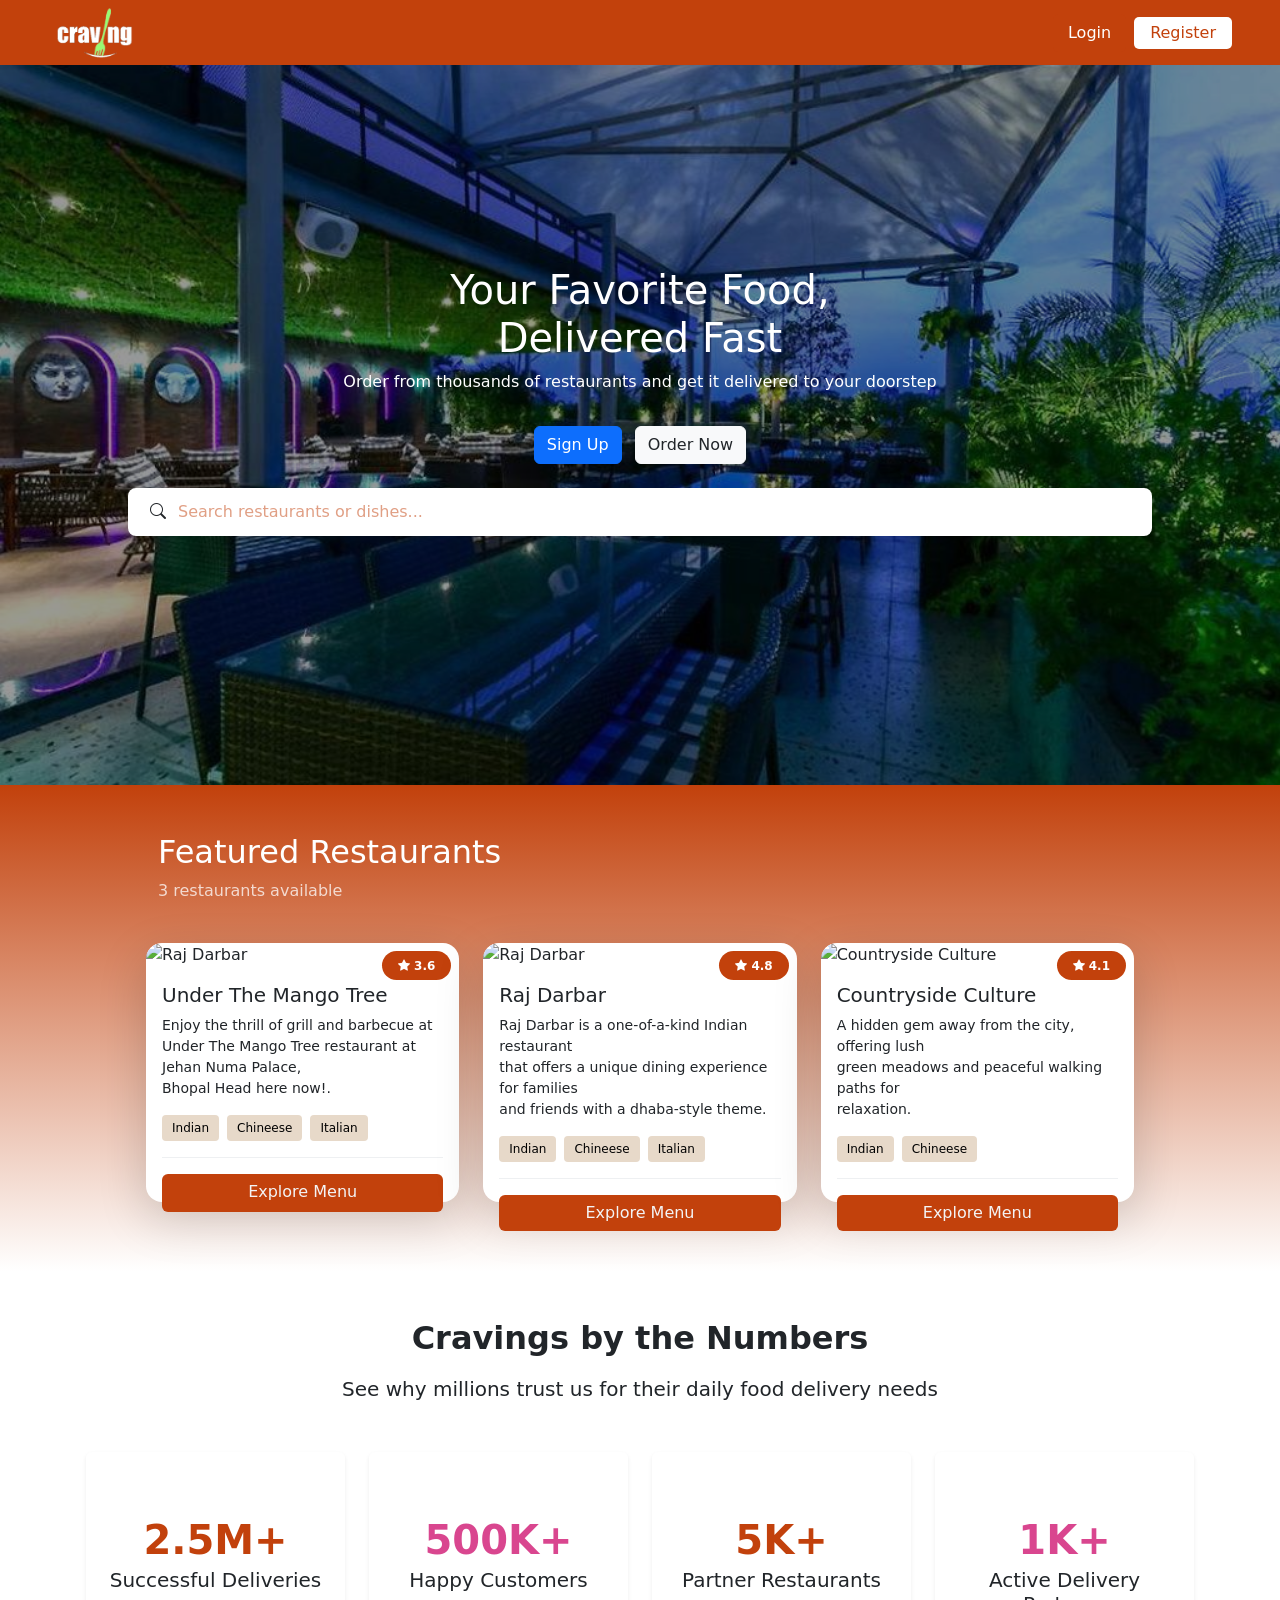
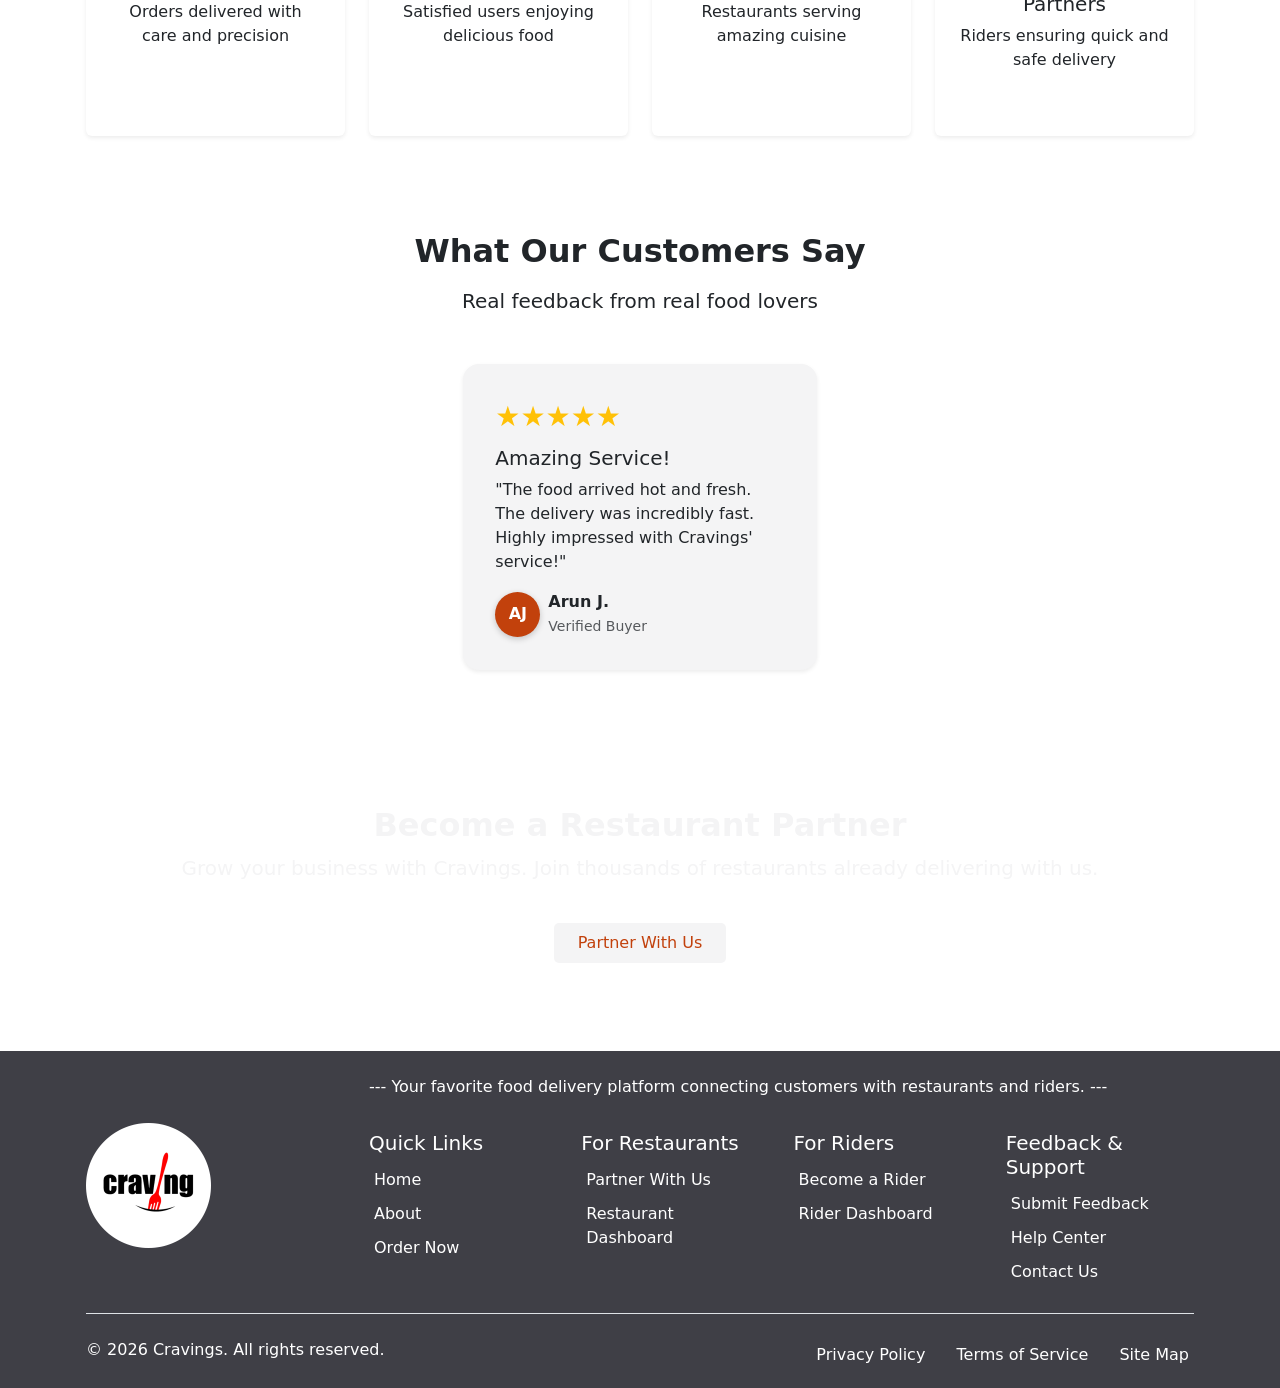
==== commit 0cb6c887: "favicon added" ====
--- a/index.html
+++ b/index.html
@@ -13,6 +13,8 @@
       href="https://cdn.jsdelivr.net/npm/bootstrap-icons@1.13.1/font/bootstrap-icons.min.css"
     />
     <link rel="stylesheet" href="style.css" />
+
+     <link rel="icon" type="image/png" href="cravings2.png">
   </head>
   <body>
     <header
--- a/style.css
+++ b/style.css
@@ -0,0 +1,807 @@
+:root {
+  --color-primary: #c2410c;
+  --color-primary-content: #ffffff;
+  --color-secondary: #6b7280;
+  --color-neutral: #3f3f46;
+  --color-neutral-content: #f4f4f5;
+  --color-base-100: #fff8f1;
+  --color-base-200: #f5ede5;
+  --color-base-300: #e7d9c9;
+  --color-base-content: #2d1b10;
+  --color-error: #ef4444;
+  --color-success: #22c55e;
+  --color-pink: #D9468f;
+  --color-lightdark: #18160d;
+}
+
+/* Navbar */
+#navbar {
+  position: sticky;
+  z-index: 999;
+  top: 0;
+  left: 0;
+  height: 65px;
+  background-color: var(--color-primary);
+  padding: 4px 48px;
+}
+
+/* Logo */
+.logo-img {
+  width: 86px;
+  height: 55px;
+}
+
+/* Login button */
+.login {
+  padding: 6px 14px;
+  background-color: var(--color-primary);
+  border: 1px solid transparent;
+  border-radius: 5px;
+  color: var(--color-primary-content);
+  transition: background-color 0.3s ease, color 0.3s ease;
+}
+
+.login:hover {
+  color: var(--color-primary-content);
+  border: 1px solid var(--color-neutral-content);
+}
+
+/* Register */
+.register {
+  background-color: var(--color-primary-content);
+  color: var(--color-primary);
+  border-radius: 5px;
+  border: none;
+  transition: background-color 0.3s ease, color 0.3s ease;
+}
+
+.register:hover {
+  background-color: var(--color-primary);
+  color: var(--color-primary-content);
+  border: 1px solid var(--color-primary-content);
+}
+
+#wallpaper {
+  height: 85vh;
+}
+
+.carousel-img {
+  height: 100vh;
+  object-fit: cover;
+}
+
+.dull-img {
+  filter: brightness(60%);
+}
+
+/* Center caption vertically */
+.carousel-caption {
+  top: 0;
+
+  bottom: 0;
+}
+
+/* Responsive text */
+.carousel-caption h1 {
+  font-size: clamp(1.5rem, 3vw, 3.5rem);
+  font-weight: bold;
+}
+
+.carousel-caption p {
+  font-size: clamp(1rem, 2.5vw, 1.25rem);
+}
+
+/* Buttons inside carousel caption */
+.carousel-caption .btn {
+  padding: 10px 20px;
+  font-size: 1rem;
+}
+
+.carousel-caption .btn-primary {
+  background-color: var(--color-primary);
+  border: none;
+  color: var(--color-primary-content);
+  border-radius: 5px;
+  transition: background-color 0.3s ease, color 0.3s ease;
+}
+
+/* Container: 80% width, centered */
+.search-bar-container {
+  width: 80%;
+  /* margin: 0 auto; */
+  height: 7%;
+  background-color: var(--color-primary-content);
+  border-radius: 8px;
+  /* margin-top: 2px; */
+  padding: 10px 6px;
+}
+
+/* Inner box */
+.search-inner {
+  width: 100%;
+  display: flex;
+  align-items: center;
+  border-radius: 8px;
+  padding: 0px 8px;
+}
+
+/* Input styling */
+.search-inner input {
+  flex: 1;
+  font-size: 1rem;
+  background: transparent !important;
+  outline: none;
+}
+
+.form-control::placeholder {
+  color: var(--color-primary);
+  opacity: 0.5;
+}
+
+#imagecard {
+  background: linear-gradient(180deg, var(--color-primary), var(--color-primary-content));
+}
+
+.section1 {
+  background: linear-gradient(var(--color-base-100));
+}
+
+.section2 {
+  background: linear-gradient(var(--color-primary-content));
+}
+
+.card-title1 {
+  color: var(--color-primary);
+}
+
+.coloring {
+  color: var(--color-pink);
+}
+
+#imagecard {
+  a {
+    color: var(--color-neutral-content);
+    background-color: var(--color-primary);
+  }
+
+  a:hover {
+    background-color: var(--color-primary);
+  }
+
+  #line {
+    color: var(--color-base-300);
+  }
+}
+
+#yellowbtn {
+  span {
+    background-color: var(--color-primary);
+  }
+
+  button {
+    background-color: #e7d9c9;
+  }
+}
+
+#startRating {
+  div {
+    div {
+      background-color: var(--color-neutral-content);
+
+    }
+
+    .circle-avatar {
+      background-color: var(--color-primary);
+      color: var(--color-primary-content);
+      font-weight: bold;
+      width: 45px;
+      height: 45px;
+      border-radius: 50%;
+      display: flex;
+      align-items: center;
+      justify-content: center;
+      font-size: 1rem;
+      box-shadow: 0 2px 6px rgba(0, 0, 0, 0.2);
+    }
+
+    .circle-avatar1 {
+      background-color: var(--color-pink);
+      color: var(--color-primary-content);
+      font-weight: bold;
+      width: 45px;
+      height: 45px;
+      border-radius: 50%;
+      display: flex;
+      align-items: center;
+      justify-content: center;
+      font-size: 1rem;
+      box-shadow: 0 2px 6px rgba(0, 0, 0, 0.2);
+    }
+  }
+}
+
+
+
+@media (max-width: 576px) {
+  .circle-avatar {
+    width: 40px;
+    height: 40px;
+    font-size: 0.9rem;
+  }
+}
+
+#beforefooter {
+  background: linear-gradient(var(--color-primary));
+  color: var(--color-neutral-content);
+  padding: 40px 20px;
+}
+
+#withUs {
+  background-color: var(--color-neutral-content);
+  color: var(--color-primary);
+  border: none;
+  padding: 10px 20px;
+  border-radius: 5px;
+  transition: background-color 0.3s ease, color 0.3s ease;
+}
+
+.footer {
+  background-color: var(--color-neutral);
+  color: var(--color-primary-content);
+
+  a {
+    color: var(--color-primary-content);
+  }
+
+  a:hover {
+    color: var(--color-primary);
+  }
+}
+
+.footer-logo {
+  max-height: 125px;
+}
+
+.footer-tagline {
+  margin-bottom: 1rem;
+  font-size: 1rem;
+}
+
+.footer-link {
+  color: var(--color-primary-content);
+  border-radius: 5px;
+  padding: 5px;
+  text-decoration: none;
+  display: inline-block;
+  transition: background-color 0.3s ease, color 0.3s ease;
+}
+
+.footer-link:hover {
+  color: var(--color-primary-content);
+}
+
+.wallpaper {
+  height: 90vh;
+  width: 100%;
+  /* object-fit: cover; */
+}
+
+.wallpaper {
+  height: 100vh;
+  width: 100%;
+  object-fit: cover;
+}
+
+.hero-section {
+  position: relative;
+  height: 90vh;
+  width: 100%;
+
+}
+
+.overlay {
+  position: absolute;
+  top: 20%;
+  transform: translateX(-50%);
+  left: 21%;
+  /* transform: translate(-50%, -50%); */
+  max-width: 400px;
+  width: 90%;
+  background: var(--color-neutral-content);
+  padding: 2rem;
+  border-radius: 8px;
+  box-shadow: 0 4px 10px rgba(0, 0, 0, 0.3);
+}
+
+.hero-section {
+  position: relative;
+}
+
+.forms {
+  position: absolute;
+  top: 13%;
+  /* top side */
+  left: 8%;
+  /* left side */
+  max-width: 445px;
+  width: 90%;
+  background: var(--color-neutral-content);
+  /* translucent white for readability */
+  padding: 1.8rem;
+  border-radius: 8px;
+  box-shadow: 0 4px 10px rgba(0, 0, 0, 0.3);
+}
+
+.custom-input::placeholder {
+  color: var(--color-base-content) !important;
+}
+
+.regis {
+  /* height: auto; */
+  background-color: var(--color-primary);
+  color: var(--color-neutral-content);
+  padding: 10px 20px;
+  border-radius: 5px;
+}
+
+.regis:hover {
+  background-color: var(--color-primary);
+  color: var(--color-neutral-content);
+}
+
+.regi {
+  text-decoration: none;
+  color: var(--color-primary);
+}
+
+.regi:hover {
+  color: var(--color-primary);
+  text-decoration: underline;
+}
+
+#wb {
+  color: var(--color-primary);
+  font-weight: bold;
+}
+
+#clr {
+  color: var(--color-primary);
+}
+
+#clr:hover {
+  color: var(--color-primary);
+  text-decoration: underline;
+}
+
+#togglePassword:hover {
+  color: var(--color-primary);
+}
+
+.hero-section {
+  position: relative;
+}
+
+.hero-section img {
+  width: 100%;
+  height: 90vh;
+  object-fit: cover;
+}
+
+.formss {
+  position: absolute;
+  top: 50%;
+  right: 8%;
+  transform: translateY(-50%);
+  width: 100%;
+  max-width: 450px;
+  background: var(--color-neutral-content);
+  border-radius: 8px;
+  box-shadow: 0 4px 10px rgba(0, 0, 0, 0.3);
+}
+
+@media (max-width: 768px) {
+  .formss {
+    position: relative;
+    top: auto;
+    right: auto;
+    transform: none;
+    margin: 20px auto;
+    width: 90%;
+  }
+
+  .hero-section {
+    display: flex;
+    flex-direction: column;
+  }
+}
+
+@media (max-width: 480px) {
+  .formss {
+    width: 95%;
+    padding: 15px;
+  }
+}
+
+#imagecard .card {
+  transition: transform 0.2s ease;
+}
+
+#imagecard .card:hover {
+  transform: scale(1.05);
+}
+
+#yellowbtn button {
+  font-size: 12px;
+  padding: 4px 10px;
+}
+
+#help {
+  background-color: var(--color-lightdark);
+  color: var(--color-base-200);
+  opacity: 0.8;
+}
+
+/* --------help */
+/* HERO SECTION */
+.hero-section1 {
+  position: relative;
+  height: 92vh;
+}
+
+.hero-section1 img {
+  width: 100%;
+  height: 100%;
+  object-fit: cover;
+}
+
+/* OVERLAY */
+.overlay1 {
+  position: absolute;
+  top: 50%;
+  left: 50%;
+  transform: translate(-50%, -50%);
+  width: 67%;
+  max-width: 1100px;
+  background: rgba(0, 0, 0, 0.65);
+  color: var(--color-neutral-content);
+  padding: 30px 20px 0px;
+  border-radius: 15px;
+  height: 81vh;
+  backdrop-filter: blur(6px);
+
+  h2 {
+    color: var(--color-primary);
+
+    i {
+      font-size: 25px;
+    }
+  }
+}
+
+.custom-input:focus {
+  border-color: var(--color-primary);
+  outline: none;
+  box-shadow: var(--color-primary);
+}
+
+/* FORM */
+/* .form-control, select, textarea {
+    background: var(--color-neutral-content) !important;
+    border: none !important;
+     margin-bottom: 20px;
+} */
+
+textarea {
+  height: 100px;
+  resize: none;
+}
+
+#help {
+  background: var(--color-primary);
+  height: 7vh;
+  border: none;
+}
+
+small i:hover {
+  color: #fdc701;
+}
+
+#yellowbtn .card {
+  width: 100%;
+  height: 85%;
+
+}
+
+
+#yellowbtn .card img {
+  height: 46%;
+  object-fit: cover;
+}
+
+#restraCard {
+  background: var(--color-base-200);
+
+  a {
+    background-color: var(--color-primary);
+  }
+
+  #restra-Div {
+    background-color: var(--color-base-100);
+    position: sticky;
+    z-index: 99;
+    top: 0;
+    left: 0;
+  }
+}
+
+.containerNav {
+  width: 85%;
+  border-radius: 8px;
+  padding: 5px 6px;
+  border: 1px solid var(--color-primary);
+  border-radius: 10px;
+
+}
+
+#values {
+  background: var(--color-base-100) !important;
+  width: 100vw;
+}
+
+#values,
+.foods span>i {
+  color: var(--color-primary);
+}
+/* next sections */
+
+/* about */
+/* Hero Section */
+.about-hersection {
+  position: relative;
+  height: 420px;
+  overflow: hidden;
+}
+
+.about-login-bg img {
+  width: 100%;
+  height: 100%;
+  object-fit: cover;
+}
+
+.about-dull-img {
+  filter: brightness(45%);
+}
+
+.about-herocontent {
+  top: 50%;
+  left: 50%;
+  transform: translate(-50%, -50%);
+}
+
+.about-herocontent h1 span {
+  color: var(--color-primary);
+}
+
+.about-herocontent img {
+  width: 75px;
+  margin-bottom: 10px;
+}
+
+/* Rating Section */
+.about-rating {
+  background: var(--color-neutral);
+  color: var(--color-neutral-content);
+  border-top: 2px solid var(--color-base-300);
+  border-bottom: 2px solid var(--color-base-300);
+}
+
+.core-values {
+  color: var(--color-primary);
+}
+
+.rating-des {
+  font-size: 14px;
+  opacity: 0.8;
+}
+
+/* OUR STORY */
+.our-story {
+  background: var(--color-base-100);
+  color: var(--color-base-content);
+
+  h2 {
+    font-weight: bold;
+  }
+
+}
+
+
+.our-story-description {
+  font-size: 14px;
+}
+
+.our-facility {
+  background: var(--color-base-200);
+  transition: all 0.3s ease;
+  border: 1px solid var(--color-base-300);
+}
+
+.our-facility i {
+  color: var(--color-primary);
+}
+
+.our-facility:hover {
+  transform: translateY(-6px);
+  background: var(--color-base-300);
+}
+
+/* CORE VALUES */
+.details {
+  background: var(--color-base-100);
+}
+
+.about-trust-content {
+  color: var(--color-base-content);
+}
+
+.about-record-cards {
+  background: var(--color-neutral-content);
+  transition: all 0.3s ease;
+  border: 1px solid var(--color-base-300);
+}
+
+.about-record-cards i {
+  color: var(--color-primary);
+}
+
+.about-record-cards:hover {
+  transform: translateY(-8px);
+  box-shadow: 0 10px 25px rgba(0, 0, 0, 0.15);
+}
+
+/* TEAM SECTION */
+.team-profile {
+  width: 70px;
+  height: 70px;
+  background: var(--color-primary);
+  font-size: 18px;
+  transition: 0.3s;
+}
+
+.team-profile:hover {
+  transform: scale(1.1);
+}
+
+.about-records1 p {
+  margin-bottom: 2px;
+}
+
+/* PARTNER SECTION */
+.partner {
+  background: linear-gradient(135deg, var(--color-primary));
+  color: var(--color-primary-content);
+}
+
+
+.partner-para {
+  opacity: 0.9;
+}
+
+/* Buttons */
+#about-get-started {
+  background: var(--color-neutral-content);
+  color: var(--color-primary);
+  /* border-radius: 30px; */
+  font-weight: 600;
+  transition: 0.3s;
+}
+
+.get-started:hover {
+  background: var(--color-primary);
+  color: var(--color-primary-content);
+}
+
+#about-contact {
+  border: 1px solid var(--color-primary-content);
+  /* border-radius: 30px; */
+  transition: 0.3s;
+}
+
+@media (max-width: 768px) {
+  .about-hersection {
+    height: 300px;
+  }
+
+  .about-herocontent {
+    width: 90% !important;
+  }
+
+  .about-herocontent h1 {
+    font-size: 1.8rem;
+  }
+
+  .about-records .row {
+    margin: 0 !important;
+  }
+}
+
+@media (max-width: 576px) {
+  .team-profile {
+    width: 60px;
+    height: 60px;
+    font-size: 14px;
+  }
+
+  .about-herocontent img {
+    width: 55px;
+  }
+}
+
+.about-login-bg img {
+  height: 60vh;
+}
+
+.privacy-herocontent {
+  img {
+    height: 80px;
+    width: 80px;
+  }
+
+  h1 {
+    span {
+      color: var(--color-primary);
+    }
+  }
+  li {
+  background-color: var(--color-primary-content);
+  font-size: 14px;
+  margin-bottom: 10px;
+}
+
+  p {
+    font-size: 18px;
+  }
+}
+
+.privacy-herocontent .privacy-value {
+  font-size: 16px !important;
+}
+
+.privacy-para {
+  font-size: 14px;
+  color: var(--color-neutral-content);
+}
+
+
+
+.faq-box {
+  width: 60%;
+}
+
+ul li::marker {
+  color: var(--color-primary);
+}
+
+.privacy-input-field {
+  border: 0.5px solid var(--color-base-300) !important;
+}
+
+#privacy-policy {
+  background-color: var(--color-base-100);
+}
+.privacy-bg {
+  img {
+    height: 45vh;
+    width: 100%;
+  }
+}
+.privacy-herocontent {
+  top: 16%;
+  left: 25%;
+}
+.privacy-policy{
+  background-color: var(--color-base-100)!important;
+}
+.updated{
+  font-size: 14px !important;
+}
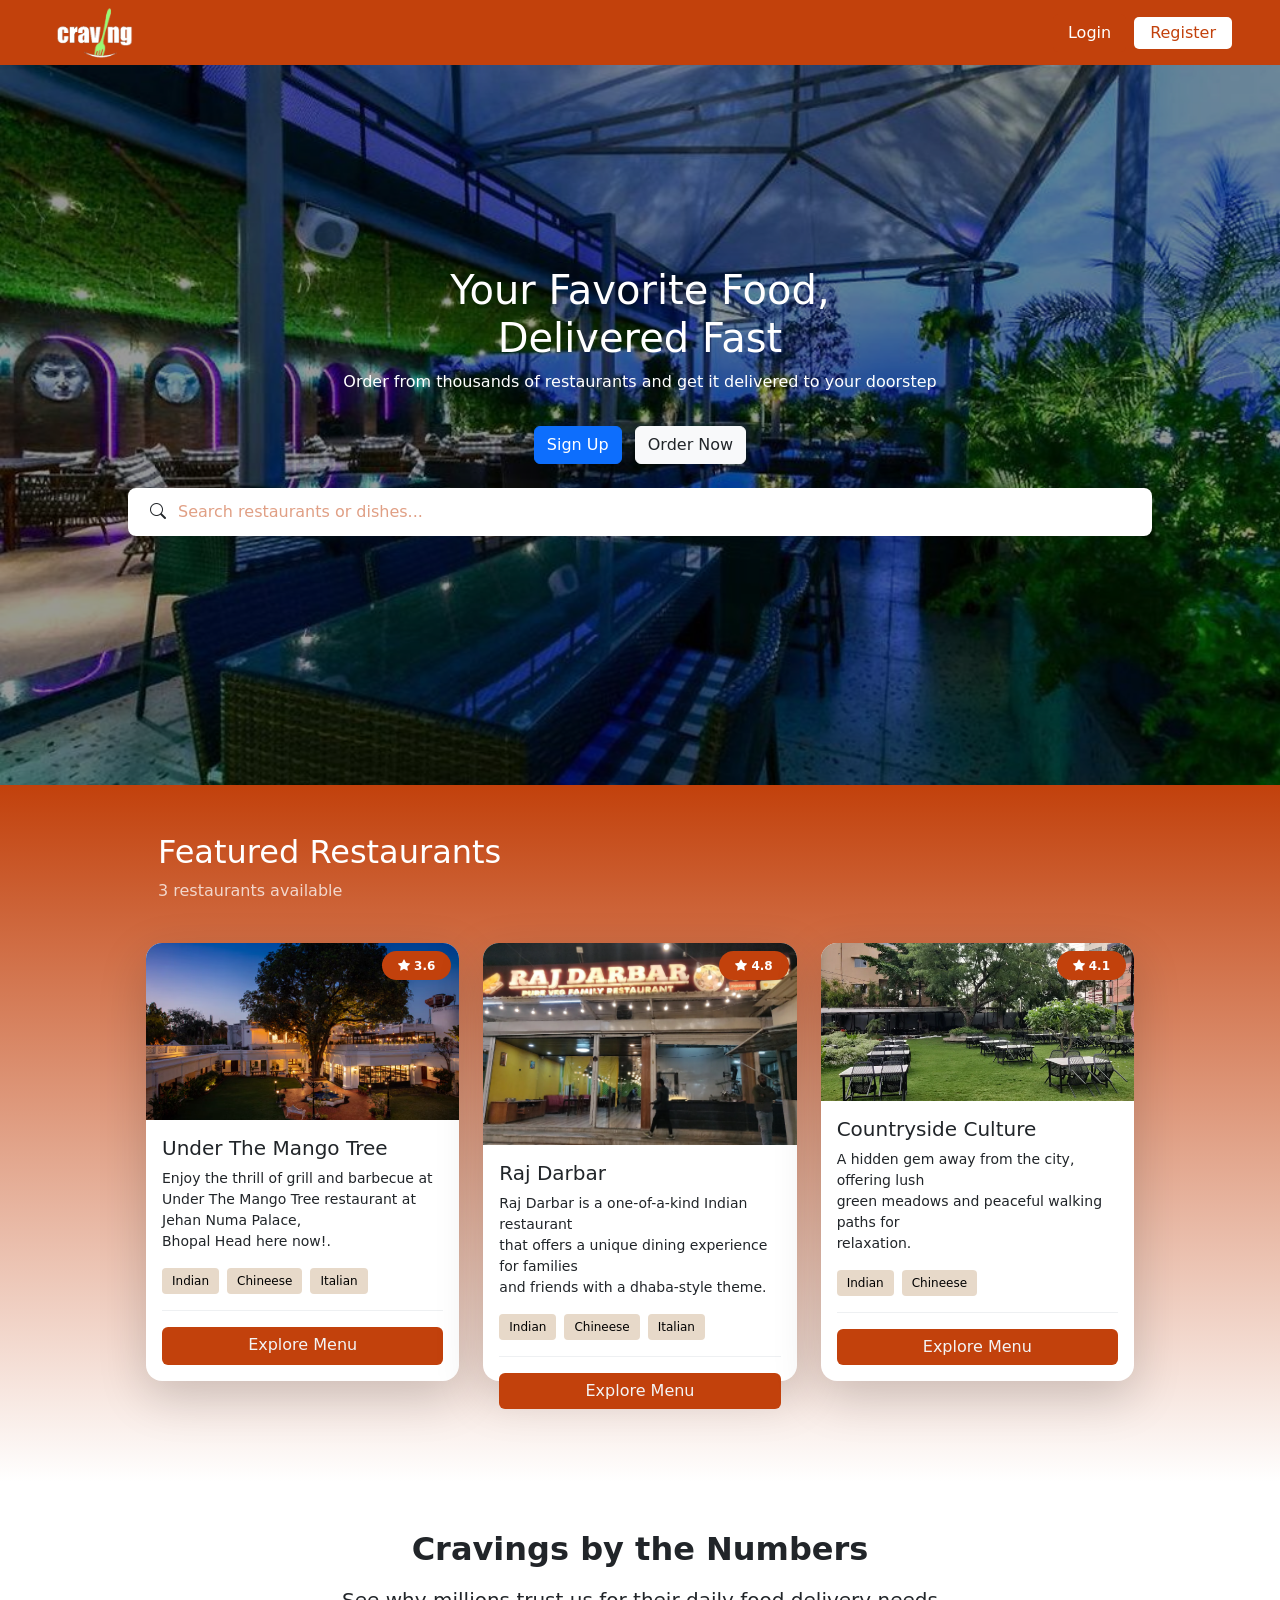
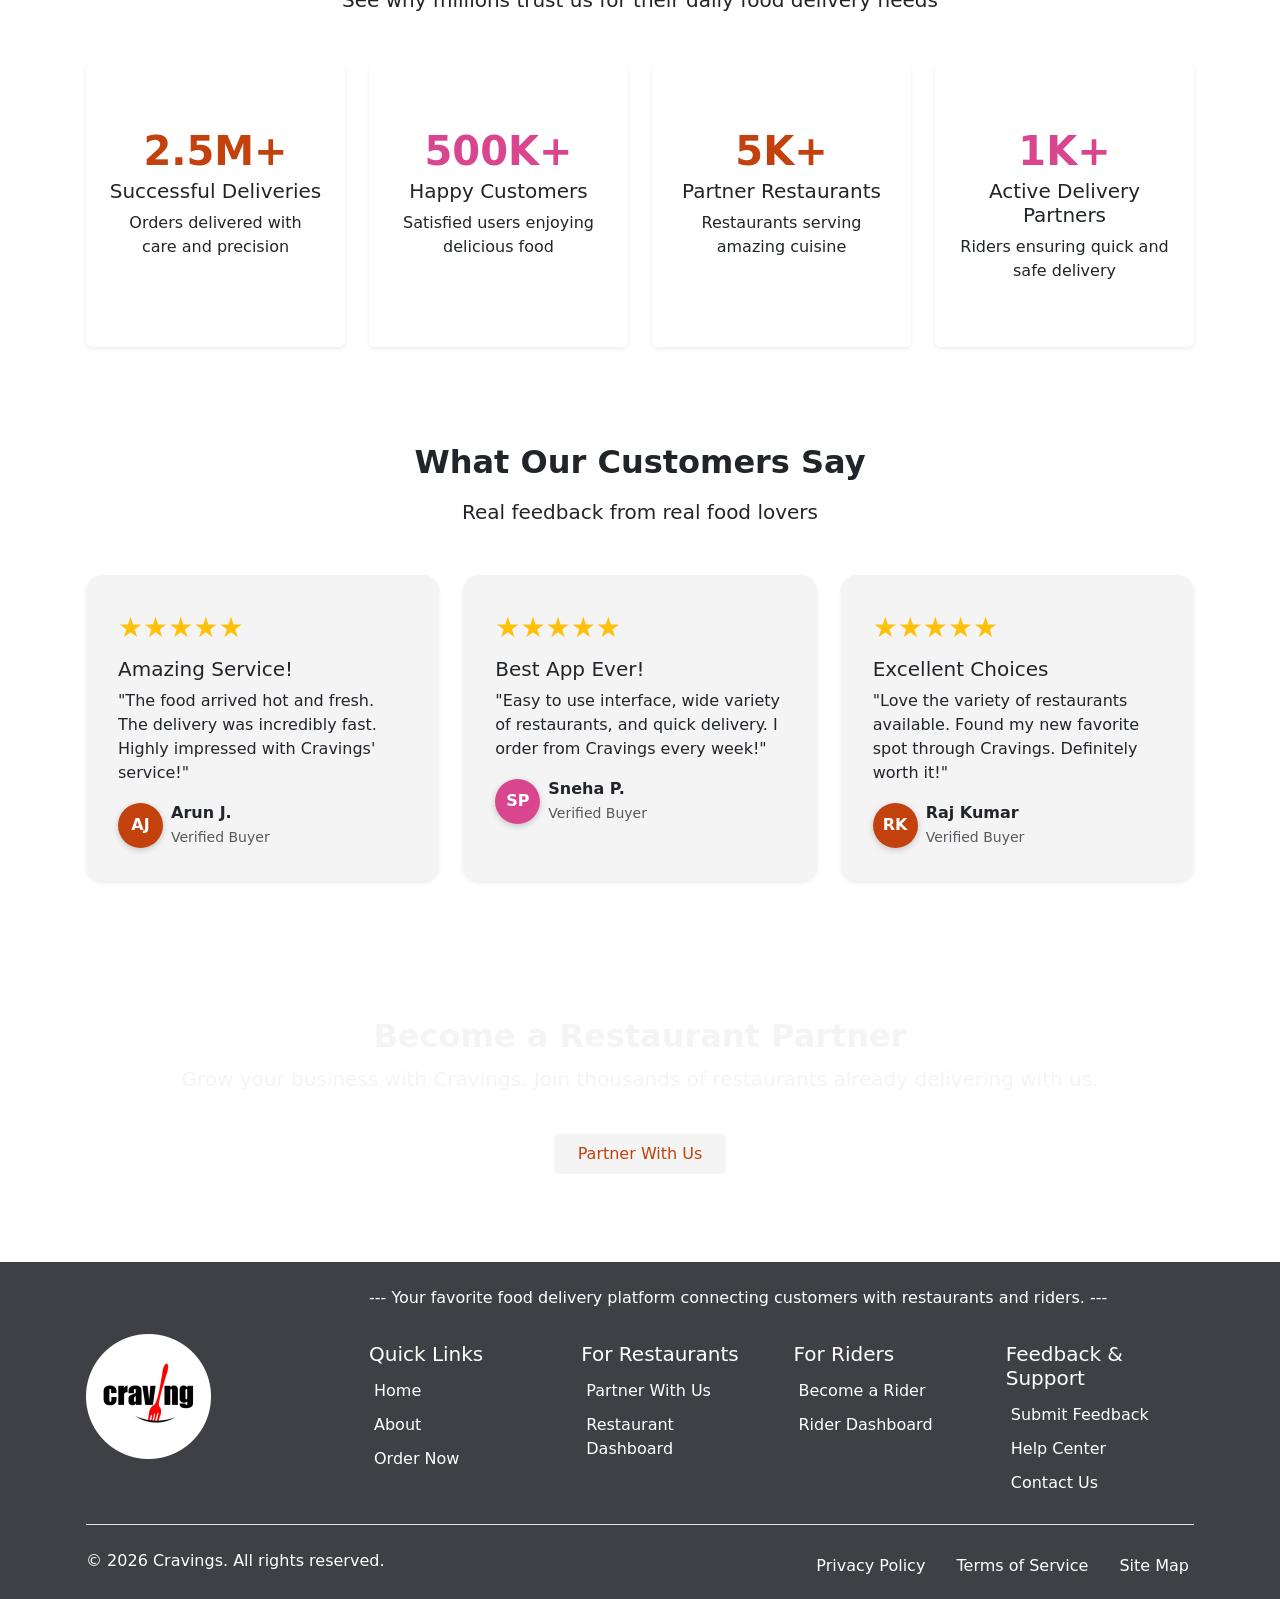
==== commit 27aefe8b: "some improvements" ====
--- a/index.html
+++ b/index.html
@@ -4,6 +4,8 @@
     <meta charset="UTF-8" />
     <meta name="viewport" content="width=device-width, initial-scale=1" />
     <title>Cravings</title>
+    <link rel="icon" type="image/png" href="cravings1.png" />
+    <!-- Bootstrap CSS -->
     <link
       href="https://cdn.jsdelivr.net/npm/bootstrap@5.3.2/dist/css/bootstrap.min.css"
       rel="stylesheet"
@@ -12,21 +14,23 @@
       rel="stylesheet"
       href="https://cdn.jsdelivr.net/npm/bootstrap-icons@1.13.1/font/bootstrap-icons.min.css"
     />
+    <!-- External CSS -->
     <link rel="stylesheet" href="style.css" />
-
-     <link rel="icon" type="image/png" href="cravings2.png">
   </head>
   <body>
+    <!-- Header -->
     <header
       id="navbar"
       class="d-flex justify-content-between align-items-center flex-wrap container-fluid px-5 py-1"
     >
+      <!-- Logo -->
       <div class="logoDiv ms-1">
         <a href="index.html">
           <img src="cravings1.png" alt="Logo" class="logo-img img-fluid" />
         </a>
       </div>
 
+      <!-- Buttons aligned right -->
       <div class="d-flex gap-2 align-items-center mt-2 mt-md-0">
         <a href="login.html" class="login text-decoration-none">Login</a>
         <a
@@ -37,14 +41,14 @@
         </a>
       </div>
     </header>
-
+  
     <div
       id="wallpaper"
       class="position-relative overflow-hidden"
       style="height: 80vh"
     >
       <img
-        src="./images/bgImage2.jpg"
+        src="images/bgImage2.jpg"
         class="d-block w-100 h-100 object-fit-cover dull-img"
         alt="Hero Image"
       />
@@ -76,14 +80,19 @@
       </div>
     </div>
 
+
+    <!-- Featured Restaurants Section -->
     <section id="imagecard" class="py-4 bg-dark">
       <div class="container px-3">
+        <!-- Heading -->
         <div class="text-center text-md-start mx-5 p-4">
           <h2 class="text-white mb-2">Featured Restaurants</h2>
           <p class="text-white opacity-75">3 restaurants available</p>
         </div>
 
+        <!-- Cards -->
         <div id="yellowbtn" class="row g-4 mx-5">
+          <!-- Card 1 -->
           <div class="col-12 col-sm-6 col-lg-4 d-flex">
             <div class="card shadow-lg border-0 position-relative rounded-4">
               <img
@@ -91,11 +100,13 @@
                 class="card-img-top rounded-top-4 img-fluid"
                 alt="Raj Darbar"
               />
+
               <span
                 class="position-absolute top-0 end-0 badge py-2 px-3 fw-bolder rounded-pill m-2"
               >
                 <i class="bi bi-star-fill"></i> 3.6
               </span>
+
               <div class="card-body d-flex flex-column">
                 <h5 class="card-title">Under The Mango Tree</h5>
                 <p class="small">
@@ -103,18 +114,22 @@
                   restaurant at Jehan Numa Palace,<br />
                   Bhopal Head here now!.
                 </p>
+
                 <div class="d-flex gap-2 flex-wrap mb-3">
                   <button class="border-0 rounded-1">Indian</button>
                   <button class="border-0 rounded-1">Chineese</button>
                   <button class="border-0 rounded-1">Italian</button>
                 </div>
+
                 <div id="line" class="border-top opacity-50 mb-3"></div>
-                <a href="#" class="btn btn-primary w-100 border-0 pb-2"
-                  >Explore Menu</a
-                >
-              </div>
-            </div>
-          </div>
+
+                <a href="#" class="btn btn-primary w-100 border-0 pb-2">
+                  Explore Menu
+                </a>
+              </div>
+            </div>
+          </div>
+          <!-- Card 2 -->
           <div class="col-12 col-sm-6 col-lg-4 d-flex">
             <div class="card shadow-lg border-0 position-relative rounded-4">
               <img
@@ -122,11 +137,13 @@
                 class="card-img-top rounded-top-4 img-fluid"
                 alt="Raj Darbar"
               />
+
               <span
                 class="position-absolute top-0 end-0 badge py-2 px-3 fw-bolder rounded-pill m-2"
               >
                 <i class="bi bi-star-fill"></i> 4.8
               </span>
+
               <div class="card-body d-flex flex-column">
                 <h5 class="card-title">Raj Darbar</h5>
                 <p class="small flex-grow-1">
@@ -134,18 +151,22 @@
                   that offers a unique dining experience for families <br />
                   and friends with a dhaba-style theme.
                 </p>
+
                 <div class="d-flex gap-2 flex-wrap mb-2">
                   <button class="border-0 rounded-1">Indian</button>
                   <button class="border-0 rounded-1">Chineese</button>
                   <button class="border-0 rounded-1">Italian</button>
                 </div>
+
                 <div id="line" class="border-top my-2 opacity-50 pb-2"></div>
-                <a href="#" class="btn btn-primary w-100 border-0"
-                  >Explore Menu</a
-                >
-              </div>
-            </div>
-          </div>
+
+                <a href="#" class="btn btn-primary w-100 border-0">
+                  Explore Menu
+                </a>
+              </div>
+            </div>
+          </div>
+          <!-- Card 3 -->
           <div class="col-12 col-sm-6 col-lg-4 d-flex">
             <div class="card shadow-lg border-0 position-relative rounded-4">
               <img
@@ -153,11 +174,13 @@
                 class="card-img-top rounded-top-4 img-fluid"
                 alt="Countryside Culture"
               />
+
               <span
                 class="position-absolute top-0 end-0 badge py-2 px-3 fw-bolder rounded-pill m-2"
               >
                 <i class="bi bi-star-fill"></i> 4.1
               </span>
+
               <div class="card-body d-flex flex-column">
                 <h5 class="card-title">Countryside Culture</h5>
                 <p class="small flex-grow-1">
@@ -165,50 +188,65 @@
                   green meadows and peaceful walking paths for <br />
                   relaxation.
                 </p>
+
                 <div class="d-flex gap-2 flex-wrap mb-2">
                   <button class="border-0 rounded-1">Indian</button>
                   <button class="border-0 rounded-1">Chineese</button>
                 </div>
+
                 <div id="line" class="border-top my-2 opacity-50 pb-2"></div>
-                <a href="#" class="btn btn-primary w-100 border-0"
-                  >Explore Menu</a
-                >
-              </div>
-            </div>
-          </div>
-        </div>
+
+                <a href="#" class="btn btn-primary w-100 border-0">
+                  Explore Menu
+                </a>
+              </div>
+            </div>
+          </div>
+        </div>
+        <!-- Cards -->
+        <div id="yellowbtn" class="row mx-5">
+          <!-- Card 4 -->
+         
       </div>
     </section>
-
+    <!-- visiters section 1 -->
     <section class="section1">
       <div class="container py-5 rounded-4 w-100 w-md-75 px-3">
         <h2 class="text-center mb-3 fs-2 fw-bolder">Cravings by the Numbers</h2>
         <p class="text-center mb-5 fs-5">
           See why millions trust us for their daily food delivery needs
         </p>
+
         <div class="row g-4 justify-content-center border-0">
+          <!-- Card 1 -->
           <div class="col-12 col-sm-6 col-lg-3">
             <div class="card text-center shadow-sm h-100 bg-white border-0">
               <div class="card-body">
                 <h3 class="card-title1 fs-1 fw-bolder mt-5">2.5M+</h3>
                 <h5 class="card-subtitle mb-2">Successful Deliveries</h5>
                 <p class="card-text">
-                  Orders delivered with <br />care and precision
-                </p>
-              </div>
-            </div>
-          </div>
+                  Orders delivered with <br />
+                  care and precision
+                </p>
+              </div>
+            </div>
+          </div>
+
+          <!-- Card 2 -->
           <div class="col-12 col-sm-6 col-lg-3">
             <div class="card text-center shadow-sm h-100 bg-white border-0">
               <div class="card-body">
                 <h3 class="coloring fs-1 fw-bolder mt-5">500K+</h3>
                 <h5 class="card-subtitle mb-2">Happy Customers</h5>
                 <p class="card-text">
-                  Satisfied users enjoying <br />delicious food
-                </p>
-              </div>
-            </div>
-          </div>
+                  Satisfied users enjoying <br />
+                  delicious food
+                </p>
+              </div>
+            </div>
+          </div>
+
+          <!-- Card 3 -->
           <div class="col-12 col-sm-6 col-lg-3">
             <div class="card text-center shadow-sm h-100 bg-white border-0">
               <div class="card-body">
@@ -219,11 +257,14 @@
                 </h3>
                 <h5 class="card-subtitle mb-2">Partner Restaurants</h5>
                 <p class="card-text">
-                  Restaurants serving <br />amazing cuisine
-                </p>
-              </div>
-            </div>
-          </div>
+                  Restaurants serving <br />
+                  amazing cuisine
+                </p>
+              </div>
+            </div>
+          </div>
+
+          <!-- Card 4 -->
           <div class="col-12 col-sm-6 col-lg-3">
             <div
               class="card text-center shadow-sm h-100 bg-white py-5 border-0"
@@ -232,43 +273,93 @@
                 <h3 class="coloring fs-1 fw-bolder">1K+</h3>
                 <h5 class="card-subtitle mb-2">Active Delivery Partners</h5>
                 <p class="card-text">
-                  Riders ensuring quick and <br />safe delivery
-                </p>
-              </div>
-            </div>
-          </div>
-        </div>
-      </div>
+                  Riders ensuring quick and <br />
+                  safe delivery
+                </p>
+              </div>
+            </div>
+          </div>
+        </div>
+      </div>
+
+      <!-- section 2 -->
+      <section class="section2">
+        <div class="container py-5 px-3">
+          <h2 class="text-center mb-3 fs-2 fw-bolder">
+            What Our Customers Say
+          </h2>
+          <p class="text-center mb-5 fs-5">
+            Real feedback from real food lovers
+          </p>
+
+          <div id="startRating" class="row g-4 justify-content-center">
+            <!-- Testimonial 1 -->
+            <div class="col-12 col-sm-6 col-lg-4">
+              <div class="card shadow-sm h-100 p-3 rounded-4 border-0">
+                <div class="card-body text-start">
+                  <p class="text-warning fs-3 mb-2">★★★★★</p>
+                  <h5 class="card-title">Amazing Service!</h5>
+                  <p class="card-text">
+                    "The food arrived hot and fresh. The delivery was incredibly
+                    fast. Highly impressed with Cravings' service!"
+                  </p>
+                  <div class="d-flex align-items-center mt-3">
+                    <div class="circle-avatar">AJ</div>
+                    <div class="ms-2">
+                      <p class="fw-bold mb-0">Arun J.</p>
+                      <small class="text-muted">Verified Buyer</small>
+                    </div>
+                  </div>
+                </div>
+              </div>
+            </div>
+
+            <!-- Testimonial 2 -->
+            <div class="col-12 col-sm-6 col-lg-4">
+              <div class="card shadow-sm h-100 p-3 rounded-4 border-0">
+                <div class="card-body text-start">
+                  <p class="text-warning fs-3 mb-2">★★★★★</p>
+                  <h5 class="card-title">Best App Ever!</h5>
+                  <p class="card-text">
+                    "Easy to use interface, wide variety of restaurants, and
+                    quick delivery. I order from Cravings every week!"
+                  </p>
+                  <div class="d-flex align-items-center mt-3">
+                    <div class="circle-avatar1">SP</div>
+                    <div class="ms-2">
+                      <p class="fw-bold mb-0">Sneha P.</p>
+                      <small class="text-muted">Verified Buyer</small>
+                    </div>
+                  </div>
+                </div>
+              </div>
+            </div>
+
+            <!-- Testimonial 3 -->
+            <div class="col-12 col-sm-6 col-lg-4">
+              <div class="card shadow-sm h-100 p-3 rounded-4 border-0">
+                <div class="card-body text-start">
+                  <p class="text-warning fs-3 mb-2">★★★★★</p>
+                  <h5 class="card-title">Excellent Choices</h5>
+                  <p class="card-text">
+                    "Love the variety of restaurants available. Found my new
+                    favorite spot through Cravings. Definitely worth it!"
+                  </p>
+                  <div class="d-flex align-items-center mt-3">
+                    <div class="circle-avatar">RK</div>
+                    <div class="ms-2">
+                      <p class="fw-bold mb-0">Raj Kumar</p>
+                      <small class="text-muted">Verified Buyer</small>
+                    </div>
+                  </div>
+                </div>
+              </div>
+            </div>
+          </div>
+        </div>
+      </section>
     </section>
-
-    <section class="section2">
-      <div class="container py-5 px-3">
-        <h2 class="text-center mb-3 fs-2 fw-bolder">What Our Customers Say</h2>
-        <p class="text-center mb-5 fs-5">Real feedback from real food lovers</p>
-        <div id="startRating" class="row g-4 justify-content-center">
-          <div class="col-12 col-sm-6 col-lg-4">
-            <div class="card shadow-sm h-100 p-3 rounded-4 border-0">
-              <div class="card-body text-start">
-                <p class="text-warning fs-3 mb-2">★★★★★</p>
-                <h5 class="card-title">Amazing Service!</h5>
-                <p class="card-text">
-                  "The food arrived hot and fresh. The delivery was incredibly
-                  fast. Highly impressed with Cravings' service!"
-                </p>
-                <div class="d-flex align-items-center mt-3">
-                  <div class="circle-avatar">AJ</div>
-                  <div class="ms-2">
-                    <p class="fw-bold mb-0">Arun J.</p>
-                    <small class="text-muted">Verified Buyer</small>
-                  </div>
-                </div>
-              </div>
-            </div>
-          </div>
-        </div>
-      </div>
-    </section>
-
+    <!-- section 3 -->
     <section id="beforefooter">
       <div
         class="d-flex justify-content-center h-100 align-items-center flex-column text-center mt-4 px-3 py-4"
@@ -283,18 +374,23 @@
         </button>
       </div>
     </section>
-
     <footer class="footer text-white py-3">
       <div class="container px-3">
         <div class="row align-items-center mb-2">
           <div class="col-12 col-md-3 text-center text-md-start mb-3 mb-md-0">
-            <img src="cravings2.png" alt="Logo" class="footer-logo img-fluid" />
-          </div>
+            <img
+              src="cravings2.png""
+              alt="Logo"
+              class="footer-logo img-fluid"
+            />
+          </div>
+
           <div class="col-12 col-md-9">
             <p class="footer-tagline mt-2 text-center text-md-start">
               --- Your favorite food delivery platform connecting customers with
               restaurants and riders. ---
             </p>
+
             <div class="row mt-1">
               <div class="col-6 col-md-3 mt-3">
                 <h5>Quick Links</h5>
@@ -306,6 +402,7 @@
                   </li>
                 </ul>
               </div>
+
               <div class="col-6 col-md-3 mt-3">
                 <h5>For Restaurants</h5>
                 <ul class="list-unstyled">
@@ -315,12 +412,13 @@
                     >
                   </li>
                   <li>
-                    <a href="restaurantdashboard.html" class="footer-link"
+                    <a href="restaurant-dashboard.html" class="footer-link"
                       >Restaurant Dashboard</a
                     >
                   </li>
                 </ul>
               </div>
+
               <div class="col-6 col-md-3 mt-3">
                 <h5>For Riders</h5>
                 <ul class="list-unstyled">
@@ -330,12 +428,13 @@
                     >
                   </li>
                   <li>
-                    <a href="riderdashboard.html" class="footer-link"
+                    <a href="rider-dashboard.html" class="footer-link"
                       >Rider Dashboard</a
                     >
                   </li>
                 </ul>
               </div>
+
               <div class="col-6 col-md-3 mt-3">
                 <h5>Feedback & Support</h5>
                 <ul class="list-unstyled">
@@ -357,11 +456,14 @@
             </div>
           </div>
         </div>
+
         <div class="border-bottom w-100 mb-4"></div>
+
         <div class="row text-center text-md-start">
           <div class="col-12 col-md-6 mb-2 mb-md-0">
             <p class="mb-0">© 2026 Cravings. All rights reserved.</p>
           </div>
+
           <div class="col-12 col-md-6 text-center text-md-end">
             <a href="privacy-policy.html" class="footer-link me-3"
               >Privacy Policy</a
@@ -375,6 +477,7 @@
       </div>
     </footer>
 
+    <!-- Bootstrap JS -->
     <script src="https://cdn.jsdelivr.net/npm/bootstrap@5.3.2/dist/js/bootstrap.bundle.min.js"></script>
   </body>
 </html>
--- a/style.css
+++ b/style.css
@@ -299,6 +299,10 @@
 
 }
 
+#q1,#q2,#q3,#q4{
+  color: var(--color-neutral-content);
+}
+
 .overlay {
   position: absolute;
   top: 20%;
